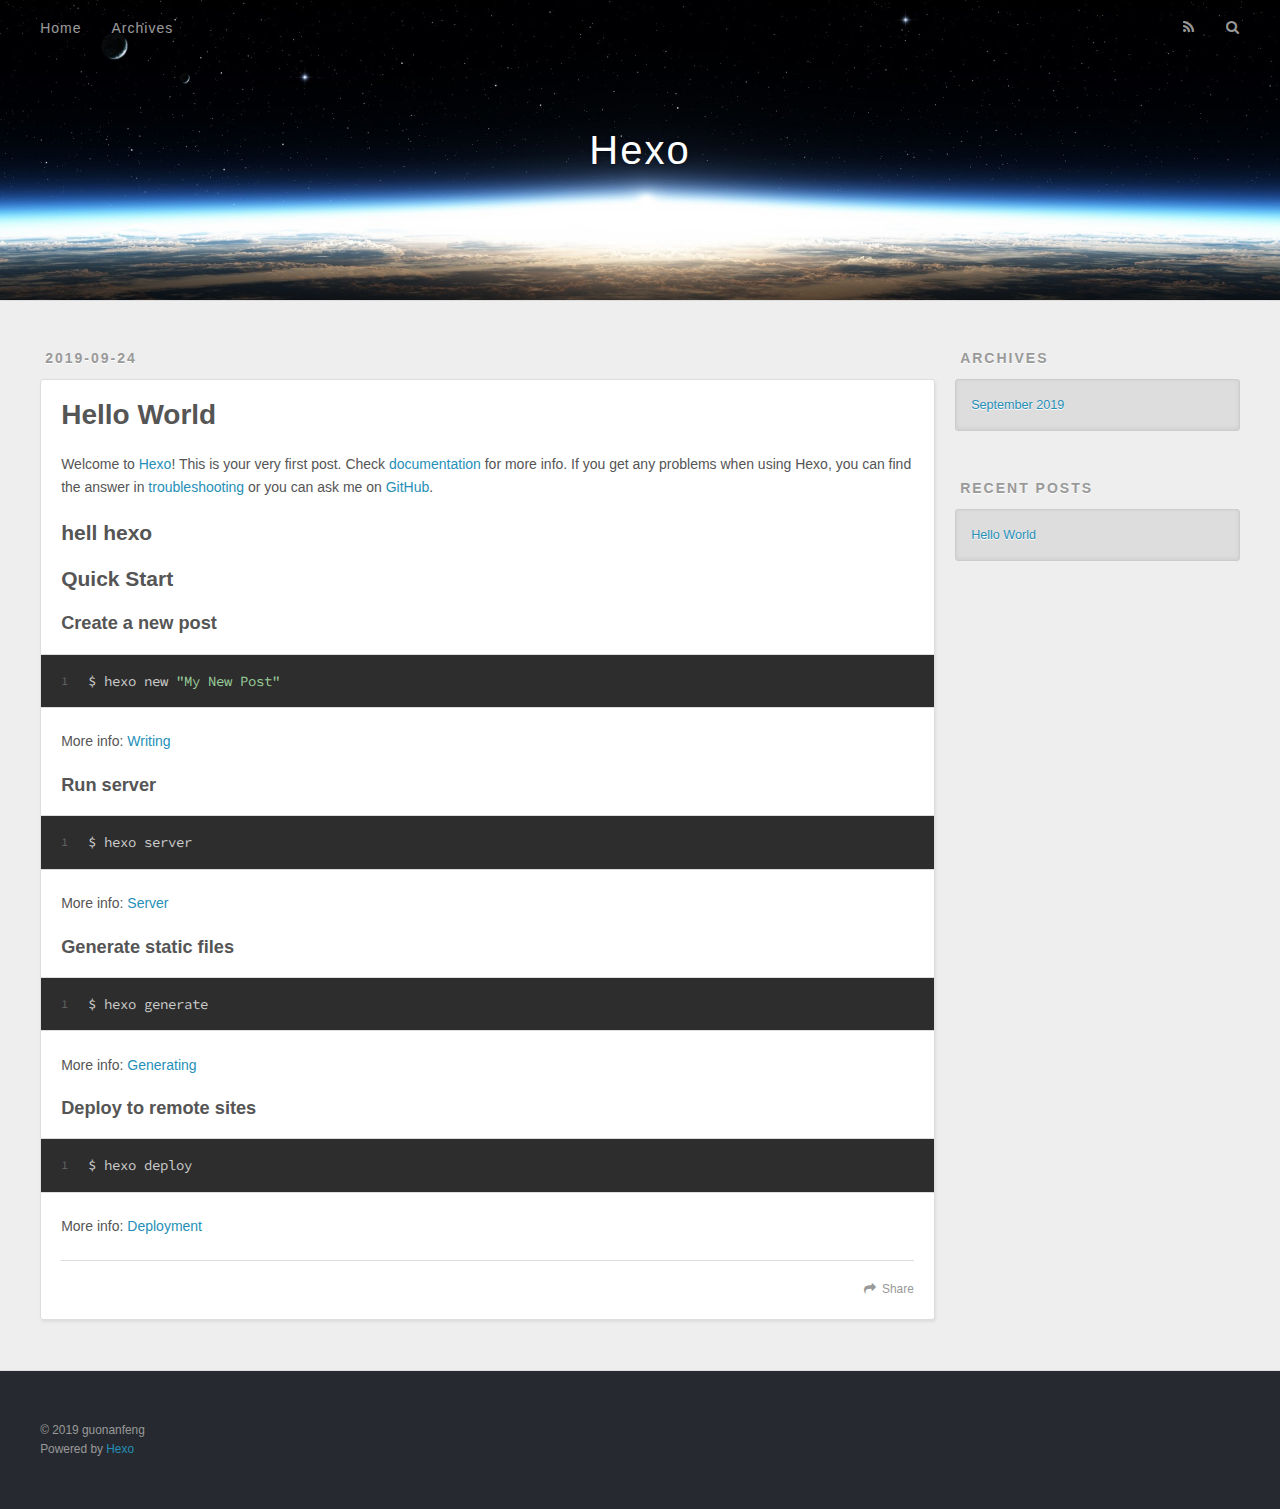
==== index.html @ 534aecd5 "Site updated: 2019-09-24 21:55:20" ====
<!DOCTYPE html>
<html>
<head><meta name="generator" content="Hexo 3.9.0">
  <meta charset="utf-8">
  

  
  <title>Hexo</title>
  <meta name="viewport" content="width=device-width, initial-scale=1, maximum-scale=1">
  <meta property="og:type" content="website">
<meta property="og:title" content="Hexo">
<meta property="og:url" content="https://guonanfeng.github.io/index.html">
<meta property="og:site_name" content="Hexo">
<meta property="og:locale" content="en">
<meta name="twitter:card" content="summary">
<meta name="twitter:title" content="Hexo">
  
    <link rel="alternate" href="/atom.xml" title="Hexo" type="application/atom+xml">
  
  
    <link rel="icon" href="/favicon.png">
  
  
    <link href="//fonts.googleapis.com/css?family=Source+Code+Pro" rel="stylesheet" type="text/css">
  
  <link rel="stylesheet" href="/css/style.css">
</head>
</html>
<body>
  <div id="container">
    <div id="wrap">
      <header id="header">
  <div id="banner"></div>
  <div id="header-outer" class="outer">
    <div id="header-title" class="inner">
      <h1 id="logo-wrap">
        <a href="/" id="logo">Hexo</a>
      </h1>
      
    </div>
    <div id="header-inner" class="inner">
      <nav id="main-nav">
        <a id="main-nav-toggle" class="nav-icon"></a>
        
          <a class="main-nav-link" href="/">Home</a>
        
          <a class="main-nav-link" href="/archives">Archives</a>
        
      </nav>
      <nav id="sub-nav">
        
          <a id="nav-rss-link" class="nav-icon" href="/atom.xml" title="RSS Feed"></a>
        
        <a id="nav-search-btn" class="nav-icon" title="Search"></a>
      </nav>
      <div id="search-form-wrap">
        <form action="//google.com/search" method="get" accept-charset="UTF-8" class="search-form"><input type="search" name="q" class="search-form-input" placeholder="Search"><button type="submit" class="search-form-submit">&#xF002;</button><input type="hidden" name="sitesearch" value="https://guonanfeng.github.io"></form>
      </div>
    </div>
  </div>
</header>
      <div class="outer">
        <section id="main">
  
    <article id="post-hello-world" class="article article-type-post" itemscope itemprop="blogPost">
  <div class="article-meta">
    <a href="/2019/09/24/hello-world/" class="article-date">
  <time datetime="2019-09-24T12:41:36.495Z" itemprop="datePublished">2019-09-24</time>
</a>
    
  </div>
  <div class="article-inner">
    
    
      <header class="article-header">
        
  
    <h1 itemprop="name">
      <a class="article-title" href="/2019/09/24/hello-world/">Hello World</a>
    </h1>
  

      </header>
    
    <div class="article-entry" itemprop="articleBody">
      
        <p>Welcome to <a href="https://hexo.io/" target="_blank" rel="noopener">Hexo</a>! This is your very first post. Check <a href="https://hexo.io/docs/" target="_blank" rel="noopener">documentation</a> for more info. If you get any problems when using Hexo, you can find the answer in <a href="https://hexo.io/docs/troubleshooting.html" target="_blank" rel="noopener">troubleshooting</a> or you can ask me on <a href="https://github.com/hexojs/hexo/issues" target="_blank" rel="noopener">GitHub</a>.</p>
<h2 id="hell-hexo"><a href="#hell-hexo" class="headerlink" title="hell hexo"></a>hell hexo</h2><h2 id="Quick-Start"><a href="#Quick-Start" class="headerlink" title="Quick Start"></a>Quick Start</h2><h3 id="Create-a-new-post"><a href="#Create-a-new-post" class="headerlink" title="Create a new post"></a>Create a new post</h3><figure class="highlight bash"><table><tr><td class="gutter"><pre><span class="line">1</span><br></pre></td><td class="code"><pre><span class="line">$ hexo new <span class="string">"My New Post"</span></span><br></pre></td></tr></table></figure>

<p>More info: <a href="https://hexo.io/docs/writing.html" target="_blank" rel="noopener">Writing</a></p>
<h3 id="Run-server"><a href="#Run-server" class="headerlink" title="Run server"></a>Run server</h3><figure class="highlight bash"><table><tr><td class="gutter"><pre><span class="line">1</span><br></pre></td><td class="code"><pre><span class="line">$ hexo server</span><br></pre></td></tr></table></figure>

<p>More info: <a href="https://hexo.io/docs/server.html" target="_blank" rel="noopener">Server</a></p>
<h3 id="Generate-static-files"><a href="#Generate-static-files" class="headerlink" title="Generate static files"></a>Generate static files</h3><figure class="highlight bash"><table><tr><td class="gutter"><pre><span class="line">1</span><br></pre></td><td class="code"><pre><span class="line">$ hexo generate</span><br></pre></td></tr></table></figure>

<p>More info: <a href="https://hexo.io/docs/generating.html" target="_blank" rel="noopener">Generating</a></p>
<h3 id="Deploy-to-remote-sites"><a href="#Deploy-to-remote-sites" class="headerlink" title="Deploy to remote sites"></a>Deploy to remote sites</h3><figure class="highlight bash"><table><tr><td class="gutter"><pre><span class="line">1</span><br></pre></td><td class="code"><pre><span class="line">$ hexo deploy</span><br></pre></td></tr></table></figure>

<p>More info: <a href="https://hexo.io/docs/deployment.html" target="_blank" rel="noopener">Deployment</a></p>

      
    </div>
    <footer class="article-footer">
      <a data-url="https://guonanfeng.github.io/2019/09/24/hello-world/" data-id="ck0xu3qm20000nst6cdr0j9o5" class="article-share-link">Share</a>
      
      
    </footer>
  </div>
  
</article>


  


</section>
        
          <aside id="sidebar">
  
    

  
    

  
    
  
    
  <div class="widget-wrap">
    <h3 class="widget-title">Archives</h3>
    <div class="widget">
      <ul class="archive-list"><li class="archive-list-item"><a class="archive-list-link" href="/archives/2019/09/">September 2019</a></li></ul>
    </div>
  </div>


  
    
  <div class="widget-wrap">
    <h3 class="widget-title">Recent Posts</h3>
    <div class="widget">
      <ul>
        
          <li>
            <a href="/2019/09/24/hello-world/">Hello World</a>
          </li>
        
      </ul>
    </div>
  </div>

  
</aside>
        
      </div>
      <footer id="footer">
  
  <div class="outer">
    <div id="footer-info" class="inner">
      &copy; 2019 guonanfeng<br>
      Powered by <a href="http://hexo.io/" target="_blank">Hexo</a>
    </div>
  </div>
</footer>
    </div>
    <nav id="mobile-nav">
  
    <a href="/" class="mobile-nav-link">Home</a>
  
    <a href="/archives" class="mobile-nav-link">Archives</a>
  
</nav>
    

<script src="//ajax.googleapis.com/ajax/libs/jquery/2.0.3/jquery.min.js"></script>


  <link rel="stylesheet" href="/fancybox/jquery.fancybox.css">
  <script src="/fancybox/jquery.fancybox.pack.js"></script>


<script src="/js/script.js"></script>



  </div>
</body>
</html>
---- css/style.css ----
body {
  width: 100%;
}
body:before,
body:after {
  content: "";
  display: table;
}
body:after {
  clear: both;
}
html,
body,
div,
span,
applet,
object,
iframe,
h1,
h2,
h3,
h4,
h5,
h6,
p,
blockquote,
pre,
a,
abbr,
acronym,
address,
big,
cite,
code,
del,
dfn,
em,
img,
ins,
kbd,
q,
s,
samp,
small,
strike,
strong,
sub,
sup,
tt,
var,
dl,
dt,
dd,
ol,
ul,
li,
fieldset,
form,
label,
legend,
table,
caption,
tbody,
tfoot,
thead,
tr,
th,
td {
  margin: 0;
  padding: 0;
  border: 0;
  outline: 0;
  font-weight: inherit;
  font-style: inherit;
  font-family: inherit;
  font-size: 100%;
  vertical-align: baseline;
}
body {
  line-height: 1;
  color: #000;
  background: #fff;
}
ol,
ul {
  list-style: none;
}
table {
  border-collapse: separate;
  border-spacing: 0;
  vertical-align: middle;
}
caption,
th,
td {
  text-align: left;
  font-weight: normal;
  vertical-align: middle;
}
a img {
  border: none;
}
input,
button {
  margin: 0;
  padding: 0;
}
input::-moz-focus-inner,
button::-moz-focus-inner {
  border: 0;
  padding: 0;
}
@font-face {
  font-family: FontAwesome;
  font-style: normal;
  font-weight: normal;
  src: url("fonts/fontawesome-webfont.eot?v=#4.0.3");
  src: url("fonts/fontawesome-webfont.eot?#iefix&v=#4.0.3") format("embedded-opentype"), url("fonts/fontawesome-webfont.woff?v=#4.0.3") format("woff"), url("fonts/fontawesome-webfont.ttf?v=#4.0.3") format("truetype"), url("fonts/fontawesome-webfont.svg#fontawesomeregular?v=#4.0.3") format("svg");
}
html,
body,
#container {
  height: 100%;
}
body {
  background: #eee;
  font: 14px -apple-system, BlinkMacSystemFont, "Segoe UI", "Roboto", "Oxygen", "Ubuntu", "Cantarell", "Fira Sans", "Droid Sans", "Helvetica Neue", sans-serif;
  -webkit-text-size-adjust: 100%;
}
.outer {
  max-width: 1220px;
  margin: 0 auto;
  padding: 0 20px;
}
.outer:before,
.outer:after {
  content: "";
  display: table;
}
.outer:after {
  clear: both;
}
.inner {
  display: inline;
  float: left;
  width: 98.33333333333333%;
  margin: 0 0.833333333333333%;
}
.left,
.alignleft {
  float: left;
}
.right,
.alignright {
  float: right;
}
.clear {
  clear: both;
}
#container {
  position: relative;
}
.mobile-nav-on {
  overflow: hidden;
}
#wrap {
  height: 100%;
  width: 100%;
  position: absolute;
  top: 0;
  left: 0;
  -webkit-transition: 0.2s ease-out;
  -moz-transition: 0.2s ease-out;
  -ms-transition: 0.2s ease-out;
  transition: 0.2s ease-out;
  z-index: 1;
  background: #eee;
}
.mobile-nav-on #wrap {
  left: 280px;
}
@media screen and (min-width: 768px) {
  #main {
    display: inline;
    float: left;
    width: 73.33333333333333%;
    margin: 0 0.833333333333333%;
  }
}
.article-date,
.article-category-link,
.archive-year,
.widget-title {
  text-decoration: none;
  text-transform: uppercase;
  letter-spacing: 2px;
  color: #999;
  margin-bottom: 1em;
  margin-left: 5px;
  line-height: 1em;
  text-shadow: 0 1px #fff;
  font-weight: bold;
}
.article-inner,
.archive-article-inner {
  background: #fff;
  -webkit-box-shadow: 1px 2px 3px #ddd;
  box-shadow: 1px 2px 3px #ddd;
  border: 1px solid #ddd;
  border-radius: 3px;
}
.article-entry h1,
.widget h1 {
  font-size: 2em;
}
.article-entry h2,
.widget h2 {
  font-size: 1.5em;
}
.article-entry h3,
.widget h3 {
  font-size: 1.3em;
}
.article-entry h4,
.widget h4 {
  font-size: 1.2em;
}
.article-entry h5,
.widget h5 {
  font-size: 1em;
}
.article-entry h6,
.widget h6 {
  font-size: 1em;
  color: #999;
}
.article-entry hr,
.widget hr {
  border: 1px dashed #ddd;
}
.article-entry strong,
.widget strong {
  font-weight: bold;
}
.article-entry em,
.widget em,
.article-entry cite,
.widget cite {
  font-style: italic;
}
.article-entry sup,
.widget sup,
.article-entry sub,
.widget sub {
  font-size: 0.75em;
  line-height: 0;
  position: relative;
  vertical-align: baseline;
}
.article-entry sup,
.widget sup {
  top: -0.5em;
}
.article-entry sub,
.widget sub {
  bottom: -0.2em;
}
.article-entry small,
.widget small {
  font-size: 0.85em;
}
.article-entry acronym,
.widget acronym,
.article-entry abbr,
.widget abbr {
  border-bottom: 1px dotted;
}
.article-entry ul,
.widget ul,
.article-entry ol,
.widget ol,
.article-entry dl,
.widget dl {
  margin: 0 20px;
  line-height: 1.6em;
}
.article-entry ul ul,
.widget ul ul,
.article-entry ol ul,
.widget ol ul,
.article-entry ul ol,
.widget ul ol,
.article-entry ol ol,
.widget ol ol {
  margin-top: 0;
  margin-bottom: 0;
}
.article-entry ul,
.widget ul {
  list-style: disc;
}
.article-entry ol,
.widget ol {
  list-style: decimal;
}
.article-entry dt,
.widget dt {
  font-weight: bold;
}
#header {
  height: 300px;
  position: relative;
  border-bottom: 1px solid #ddd;
}
#header:before,
#header:after {
  content: "";
  position: absolute;
  left: 0;
  right: 0;
  height: 40px;
}
#header:before {
  top: 0;
  background: -webkit-linear-gradient(rgba(0,0,0,0.2), transparent);
  background: -moz-linear-gradient(rgba(0,0,0,0.2), transparent);
  background: -ms-linear-gradient(rgba(0,0,0,0.2), transparent);
  background: linear-gradient(rgba(0,0,0,0.2), transparent);
}
#header:after {
  bottom: 0;
  background: -webkit-linear-gradient(transparent, rgba(0,0,0,0.2));
  background: -moz-linear-gradient(transparent, rgba(0,0,0,0.2));
  background: -ms-linear-gradient(transparent, rgba(0,0,0,0.2));
  background: linear-gradient(transparent, rgba(0,0,0,0.2));
}
#header-outer {
  height: 100%;
  position: relative;
}
#header-inner {
  position: relative;
  overflow: hidden;
}
#banner {
  position: absolute;
  top: 0;
  left: 0;
  width: 100%;
  height: 100%;
  background: url("images/banner.jpg") center #000;
  -webkit-background-size: cover;
  -moz-background-size: cover;
  background-size: cover;
  z-index: -1;
}
#header-title {
  text-align: center;
  height: 40px;
  position: absolute;
  top: 50%;
  left: 0;
  margin-top: -20px;
}
#logo,
#subtitle {
  text-decoration: none;
  color: #fff;
  font-weight: 300;
  text-shadow: 0 1px 4px rgba(0,0,0,0.3);
}
#logo {
  font-size: 40px;
  line-height: 40px;
  letter-spacing: 2px;
}
#subtitle {
  font-size: 16px;
  line-height: 16px;
  letter-spacing: 1px;
}
#subtitle-wrap {
  margin-top: 16px;
}
#main-nav {
  float: left;
  margin-left: -15px;
}
.nav-icon,
.main-nav-link {
  float: left;
  color: #fff;
  opacity: 0.6;
  text-decoration: none;
  text-shadow: 0 1px rgba(0,0,0,0.2);
  -webkit-transition: opacity 0.2s;
  -moz-transition: opacity 0.2s;
  -ms-transition: opacity 0.2s;
  transition: opacity 0.2s;
  display: block;
  padding: 20px 15px;
}
.nav-icon:hover,
.main-nav-link:hover {
  opacity: 1;
}
.nav-icon {
  font-family: FontAwesome;
  text-align: center;
  font-size: 14px;
  width: 14px;
  height: 14px;
  padding: 20px 15px;
  position: relative;
  cursor: pointer;
}
.main-nav-link {
  font-weight: 300;
  letter-spacing: 1px;
}
@media screen and (max-width: 479px) {
  .main-nav-link {
    display: none;
  }
}
#main-nav-toggle {
  display: none;
}
#main-nav-toggle:before {
  content: "\f0c9";
}
@media screen and (max-width: 479px) {
  #main-nav-toggle {
    display: block;
  }
}
#sub-nav {
  float: right;
  margin-right: -15px;
}
#nav-rss-link:before {
  content: "\f09e";
}
#nav-search-btn:before {
  content: "\f002";
}
#search-form-wrap {
  position: absolute;
  top: 15px;
  width: 150px;
  height: 30px;
  right: -150px;
  opacity: 0;
  -webkit-transition: 0.2s ease-out;
  -moz-transition: 0.2s ease-out;
  -ms-transition: 0.2s ease-out;
  transition: 0.2s ease-out;
}
#search-form-wrap.on {
  opacity: 1;
  right: 0;
}
@media screen and (max-width: 479px) {
  #search-form-wrap {
    width: 100%;
    right: -100%;
  }
}
.search-form {
  position: absolute;
  top: 0;
  left: 0;
  right: 0;
  background: #fff;
  padding: 5px 15px;
  border-radius: 15px;
  -webkit-box-shadow: 0 0 10px rgba(0,0,0,0.3);
  box-shadow: 0 0 10px rgba(0,0,0,0.3);
}
.search-form-input {
  border: none;
  background: none;
  color: #555;
  width: 100%;
  font: 13px -apple-system, BlinkMacSystemFont, "Segoe UI", "Roboto", "Oxygen", "Ubuntu", "Cantarell", "Fira Sans", "Droid Sans", "Helvetica Neue", sans-serif;
  outline: none;
}
.search-form-input::-webkit-search-results-decoration,
.search-form-input::-webkit-search-cancel-button {
  -webkit-appearance: none;
}
.search-form-submit {
  position: absolute;
  top: 50%;
  right: 10px;
  margin-top: -7px;
  font: 13px FontAwesome;
  border: none;
  background: none;
  color: #bbb;
  cursor: pointer;
}
.search-form-submit:hover,
.search-form-submit:focus {
  color: #777;
}
.article {
  margin: 50px 0;
}
.article-inner {
  overflow: hidden;
}
.article-meta:before,
.article-meta:after {
  content: "";
  display: table;
}
.article-meta:after {
  clear: both;
}
.article-date {
  float: left;
}
.article-category {
  float: left;
  line-height: 1em;
  color: #ccc;
  text-shadow: 0 1px #fff;
  margin-left: 8px;
}
.article-category:before {
  content: "\2022";
}
.article-category-link {
  margin: 0 12px 1em;
}
.article-header {
  padding: 20px 20px 0;
}
.article-title {
  text-decoration: none;
  font-size: 2em;
  font-weight: bold;
  color: #555;
  line-height: 1.1em;
  -webkit-transition: color 0.2s;
  -moz-transition: color 0.2s;
  -ms-transition: color 0.2s;
  transition: color 0.2s;
}
a.article-title:hover {
  color: #258fb8;
}
.article-entry {
  color: #555;
  padding: 0 20px;
}
.article-entry:before,
.article-entry:after {
  content: "";
  display: table;
}
.article-entry:after {
  clear: both;
}
.article-entry p,
.article-entry table {
  line-height: 1.6em;
  margin: 1.6em 0;
}
.article-entry h1,
.article-entry h2,
.article-entry h3,
.article-entry h4,
.article-entry h5,
.article-entry h6 {
  font-weight: bold;
}
.article-entry h1,
.article-entry h2,
.article-entry h3,
.article-entry h4,
.article-entry h5,
.article-entry h6 {
  line-height: 1.1em;
  margin: 1.1em 0;
}
.article-entry a {
  color: #258fb8;
  text-decoration: none;
}
.article-entry a:hover {
  text-decoration: underline;
}
.article-entry ul,
.article-entry ol,
.article-entry dl {
  margin-top: 1.6em;
  margin-bottom: 1.6em;
}
.article-entry img,
.article-entry video {
  max-width: 100%;
  height: auto;
  display: block;
  margin: auto;
}
.article-entry iframe {
  border: none;
}
.article-entry table {
  width: 100%;
  border-collapse: collapse;
  border-spacing: 0;
}
.article-entry th {
  font-weight: bold;
  border-bottom: 3px solid #ddd;
  padding-bottom: 0.5em;
}
.article-entry td {
  border-bottom: 1px solid #ddd;
  padding: 10px 0;
}
.article-entry blockquote {
  font-family: Georgia, "Times New Roman", serif;
  font-size: 1.4em;
  margin: 1.6em 20px;
  text-align: center;
}
.article-entry blockquote footer {
  font-size: 14px;
  margin: 1.6em 0;
  font-family: -apple-system, BlinkMacSystemFont, "Segoe UI", "Roboto", "Oxygen", "Ubuntu", "Cantarell", "Fira Sans", "Droid Sans", "Helvetica Neue", sans-serif;
}
.article-entry blockquote footer cite:before {
  content: "—";
  padding: 0 0.5em;
}
.article-entry .pullquote {
  text-align: left;
  width: 45%;
  margin: 0;
}
.article-entry .pullquote.left {
  margin-left: 0.5em;
  margin-right: 1em;
}
.article-entry .pullquote.right {
  margin-right: 0.5em;
  margin-left: 1em;
}
.article-entry .caption {
  color: #999;
  display: block;
  font-size: 0.9em;
  margin-top: 0.5em;
  position: relative;
  text-align: center;
}
.article-entry .video-container {
  position: relative;
  padding-top: 56.25%;
  height: 0;
  overflow: hidden;
}
.article-entry .video-container iframe,
.article-entry .video-container object,
.article-entry .video-container embed {
  position: absolute;
  top: 0;
  left: 0;
  width: 100%;
  height: 100%;
  margin-top: 0;
}
.article-more-link a {
  display: inline-block;
  line-height: 1em;
  padding: 6px 15px;
  border-radius: 15px;
  background: #eee;
  color: #999;
  text-shadow: 0 1px #fff;
  text-decoration: none;
}
.article-more-link a:hover {
  background: #258fb8;
  color: #fff;
  text-decoration: none;
  text-shadow: 0 1px #1e7293;
}
.article-footer {
  font-size: 0.85em;
  line-height: 1.6em;
  border-top: 1px solid #ddd;
  padding-top: 1.6em;
  margin: 0 20px 20px;
}
.article-footer:before,
.article-footer:after {
  content: "";
  display: table;
}
.article-footer:after {
  clear: both;
}
.article-footer a {
  color: #999;
  text-decoration: none;
}
.article-footer a:hover {
  color: #555;
}
.article-tag-list-item {
  float: left;
  margin-right: 10px;
}
.article-tag-list-link:before {
  content: "#";
}
.article-comment-link {
  float: right;
}
.article-comment-link:before {
  content: "\f075";
  font-family: FontAwesome;
  padding-right: 8px;
}
.article-share-link {
  cursor: pointer;
  float: right;
  margin-left: 20px;
}
.article-share-link:before {
  content: "\f064";
  font-family: FontAwesome;
  padding-right: 6px;
}
#article-nav {
  position: relative;
}
#article-nav:before,
#article-nav:after {
  content: "";
  display: table;
}
#article-nav:after {
  clear: both;
}
@media screen and (min-width: 768px) {
  #article-nav {
    margin: 50px 0;
  }
  #article-nav:before {
    width: 8px;
    height: 8px;
    position: absolute;
    top: 50%;
    left: 50%;
    margin-top: -4px;
    margin-left: -4px;
    content: "";
    border-radius: 50%;
    background: #ddd;
    -webkit-box-shadow: 0 1px 2px #fff;
    box-shadow: 0 1px 2px #fff;
  }
}
.article-nav-link-wrap {
  text-decoration: none;
  text-shadow: 0 1px #fff;
  color: #999;
  -webkit-box-sizing: border-box;
  -moz-box-sizing: border-box;
  box-sizing: border-box;
  margin-top: 50px;
  text-align: center;
  display: block;
}
.article-nav-link-wrap:hover {
  color: #555;
}
@media screen and (min-width: 768px) {
  .article-nav-link-wrap {
    width: 50%;
    margin-top: 0;
  }
}
@media screen and (min-width: 768px) {
  #article-nav-newer {
    float: left;
    text-align: right;
    padding-right: 20px;
  }
}
@media screen and (min-width: 768px) {
  #article-nav-older {
    float: right;
    text-align: left;
    padding-left: 20px;
  }
}
.article-nav-caption {
  text-transform: uppercase;
  letter-spacing: 2px;
  color: #ddd;
  line-height: 1em;
  font-weight: bold;
}
#article-nav-newer .article-nav-caption {
  margin-right: -2px;
}
.article-nav-title {
  font-size: 0.85em;
  line-height: 1.6em;
  margin-top: 0.5em;
}
.article-share-box {
  position: absolute;
  display: none;
  background: #fff;
  -webkit-box-shadow: 1px 2px 10px rgba(0,0,0,0.2);
  box-shadow: 1px 2px 10px rgba(0,0,0,0.2);
  border-radius: 3px;
  margin-left: -145px;
  overflow: hidden;
  z-index: 1;
}
.article-share-box.on {
  display: block;
}
.article-share-input {
  width: 100%;
  background: none;
  -webkit-box-sizing: border-box;
  -moz-box-sizing: border-box;
  box-sizing: border-box;
  font: 14px -apple-system, BlinkMacSystemFont, "Segoe UI", "Roboto", "Oxygen", "Ubuntu", "Cantarell", "Fira Sans", "Droid Sans", "Helvetica Neue", sans-serif;
  padding: 0 15px;
  color: #555;
  outline: none;
  border: 1px solid #ddd;
  border-radius: 3px 3px 0 0;
  height: 36px;
  line-height: 36px;
}
.article-share-links {
  background: #eee;
}
.article-share-links:before,
.article-share-links:after {
  content: "";
  display: table;
}
.article-share-links:after {
  clear: both;
}
.article-share-twitter,
.article-share-facebook,
.article-share-pinterest,
.article-share-google {
  width: 50px;
  height: 36px;
  display: block;
  float: left;
  position: relative;
  color: #999;
  text-shadow: 0 1px #fff;
}
.article-share-twitter:before,
.article-share-facebook:before,
.article-share-pinterest:before,
.article-share-google:before {
  font-size: 20px;
  font-family: FontAwesome;
  width: 20px;
  height: 20px;
  position: absolute;
  top: 50%;
  left: 50%;
  margin-top: -10px;
  margin-left: -10px;
  text-align: center;
}
.article-share-twitter:hover,
.article-share-facebook:hover,
.article-share-pinterest:hover,
.article-share-google:hover {
  color: #fff;
}
.article-share-twitter:before {
  content: "\f099";
}
.article-share-twitter:hover {
  background: #00aced;
  text-shadow: 0 1px #008abe;
}
.article-share-facebook:before {
  content: "\f09a";
}
.article-share-facebook:hover {
  background: #3b5998;
  text-shadow: 0 1px #2f477a;
}
.article-share-pinterest:before {
  content: "\f0d2";
}
.article-share-pinterest:hover {
  background: #cb2027;
  text-shadow: 0 1px #a21a1f;
}
.article-share-google:before {
  content: "\f0d5";
}
.article-share-google:hover {
  background: #dd4b39;
  text-shadow: 0 1px #be3221;
}
.article-gallery {
  background: #000;
  position: relative;
}
.article-gallery-photos {
  position: relative;
  overflow: hidden;
}
.article-gallery-img {
  display: none;
  max-width: 100%;
}
.article-gallery-img:first-child {
  display: block;
}
.article-gallery-img.loaded {
  position: absolute;
  display: block;
}
.article-gallery-img img {
  display: block;
  max-width: 100%;
  margin: 0 auto;
}
#comments {
  background: #fff;
  -webkit-box-shadow: 1px 2px 3px #ddd;
  box-shadow: 1px 2px 3px #ddd;
  padding: 20px;
  border: 1px solid #ddd;
  border-radius: 3px;
  margin: 50px 0;
}
#comments a {
  color: #258fb8;
}
.archives-wrap {
  margin: 50px 0;
}
.archives:before,
.archives:after {
  content: "";
  display: table;
}
.archives:after {
  clear: both;
}
.archive-year-wrap {
  margin-bottom: 1em;
}
.archives {
  -webkit-column-gap: 10px;
  -moz-column-gap: 10px;
  column-gap: 10px;
}
@media screen and (min-width: 480px) and (max-width: 767px) {
  .archives {
    -webkit-column-count: 2;
    -moz-column-count: 2;
    column-count: 2;
  }
}
@media screen and (min-width: 768px) {
  .archives {
    -webkit-column-count: 3;
    -moz-column-count: 3;
    column-count: 3;
  }
}
.archive-article {
  -webkit-column-break-inside: avoid;
  page-break-inside: avoid;
  overflow: hidden;
  break-inside: avoid-column;
}
.archive-article-inner {
  padding: 10px;
  margin-bottom: 15px;
}
.archive-article-title {
  text-decoration: none;
  font-weight: bold;
  color: #555;
  -webkit-transition: color 0.2s;
  -moz-transition: color 0.2s;
  -ms-transition: color 0.2s;
  transition: color 0.2s;
  line-height: 1.6em;
}
.archive-article-title:hover {
  color: #258fb8;
}
.archive-article-footer {
  margin-top: 1em;
}
.archive-article-date {
  color: #999;
  text-decoration: none;
  font-size: 0.85em;
  line-height: 1em;
  margin-bottom: 0.5em;
  display: block;
}
#page-nav {
  margin: 50px auto;
  background: #fff;
  -webkit-box-shadow: 1px 2px 3px #ddd;
  box-shadow: 1px 2px 3px #ddd;
  border: 1px solid #ddd;
  border-radius: 3px;
  text-align: center;
  color: #999;
  overflow: hidden;
}
#page-nav:before,
#page-nav:after {
  content: "";
  display: table;
}
#page-nav:after {
  clear: both;
}
#page-nav a,
#page-nav span {
  padding: 10px 20px;
  line-height: 1;
  height: 2ex;
}
#page-nav a {
  color: #999;
  text-decoration: none;
}
#page-nav a:hover {
  background: #999;
  color: #fff;
}
#page-nav .prev {
  float: left;
}
#page-nav .next {
  float: right;
}
#page-nav .page-number {
  display: inline-block;
}
@media screen and (max-width: 479px) {
  #page-nav .page-number {
    display: none;
  }
}
#page-nav .current {
  color: #555;
  font-weight: bold;
}
#page-nav .space {
  color: #ddd;
}
#footer {
  background: #262a30;
  padding: 50px 0;
  border-top: 1px solid #ddd;
  color: #999;
}
#footer a {
  color: #258fb8;
  text-decoration: none;
}
#footer a:hover {
  text-decoration: underline;
}
#footer-info {
  line-height: 1.6em;
  font-size: 0.85em;
}
.article-entry pre,
.article-entry .highlight {
  background: #2d2d2d;
  margin: 0 -20px;
  padding: 15px 20px;
  border-style: solid;
  border-color: #ddd;
  border-width: 1px 0;
  overflow: auto;
  color: #ccc;
  line-height: 22.400000000000002px;
}
.article-entry .highlight .gutter pre,
.article-entry .gist .gist-file .gist-data .line-numbers {
  color: #666;
  font-size: 0.85em;
}
.article-entry pre,
.article-entry code {
  font-family: "Source Code Pro", Consolas, Monaco, Menlo, Consolas, monospace;
}
.article-entry code {
  background: #eee;
  text-shadow: 0 1px #fff;
  padding: 0 0.3em;
}
.article-entry pre code {
  background: none;
  text-shadow: none;
  padding: 0;
}
.article-entry .highlight pre {
  border: none;
  margin: 0;
  padding: 0;
}
.article-entry .highlight table {
  margin: 0;
  width: auto;
}
.article-entry .highlight td {
  border: none;
  padding: 0;
}
.article-entry .highlight figcaption {
  font-size: 0.85em;
  color: #999;
  line-height: 1em;
  margin-bottom: 1em;
}
.article-entry .highlight figcaption:before,
.article-entry .highlight figcaption:after {
  content: "";
  display: table;
}
.article-entry .highlight figcaption:after {
  clear: both;
}
.article-entry .highlight figcaption a {
  float: right;
}
.article-entry .highlight .gutter pre {
  text-align: right;
  padding-right: 20px;
}
.article-entry .highlight .line {
  height: 22.400000000000002px;
}
.article-entry .highlight .line.marked {
  background: #515151;
}
.article-entry .gist {
  margin: 0 -20px;
  border-style: solid;
  border-color: #ddd;
  border-width: 1px 0;
  background: #2d2d2d;
  padding: 15px 20px 15px 0;
}
.article-entry .gist .gist-file {
  border: none;
  font-family: "Source Code Pro", Consolas, Monaco, Menlo, Consolas, monospace;
  margin: 0;
}
.article-entry .gist .gist-file .gist-data {
  background: none;
  border: none;
}
.article-entry .gist .gist-file .gist-data .line-numbers {
  background: none;
  border: none;
  padding: 0 20px 0 0;
}
.article-entry .gist .gist-file .gist-data .line-data {
  padding: 0 !important;
}
.article-entry .gist .gist-file .highlight {
  margin: 0;
  padding: 0;
  border: none;
}
.article-entry .gist .gist-file .gist-meta {
  background: #2d2d2d;
  color: #999;
  font: 0.85em -apple-system, BlinkMacSystemFont, "Segoe UI", "Roboto", "Oxygen", "Ubuntu", "Cantarell", "Fira Sans", "Droid Sans", "Helvetica Neue", sans-serif;
  text-shadow: 0 0;
  padding: 0;
  margin-top: 1em;
  margin-left: 20px;
}
.article-entry .gist .gist-file .gist-meta a {
  color: #258fb8;
  font-weight: normal;
}
.article-entry .gist .gist-file .gist-meta a:hover {
  text-decoration: underline;
}
pre .comment,
pre .title {
  color: #999;
}
pre .variable,
pre .attribute,
pre .tag,
pre .regexp,
pre .ruby .constant,
pre .xml .tag .title,
pre .xml .pi,
pre .xml .doctype,
pre .html .doctype,
pre .css .id,
pre .css .class,
pre .css .pseudo {
  color: #f2777a;
}
pre .number,
pre .preprocessor,
pre .built_in,
pre .literal,
pre .params,
pre .constant {
  color: #f99157;
}
pre .class,
pre .ruby .class .title,
pre .css .rules .attribute {
  color: #9c9;
}
pre .string,
pre .value,
pre .inheritance,
pre .header,
pre .ruby .symbol,
pre .xml .cdata {
  color: #9c9;
}
pre .css .hexcolor {
  color: #6cc;
}
pre .function,
pre .python .decorator,
pre .python .title,
pre .ruby .function .title,
pre .ruby .title .keyword,
pre .perl .sub,
pre .javascript .title,
pre .coffeescript .title {
  color: #69c;
}
pre .keyword,
pre .javascript .function {
  color: #c9c;
}
@media screen and (max-width: 479px) {
  #mobile-nav {
    position: absolute;
    top: 0;
    left: 0;
    width: 280px;
    height: 100%;
    background: #191919;
    border-right: 1px solid #fff;
  }
}
@media screen and (max-width: 479px) {
  .mobile-nav-link {
    display: block;
    color: #999;
    text-decoration: none;
    padding: 15px 20px;
    font-weight: bold;
  }
  .mobile-nav-link:hover {
    color: #fff;
  }
}
@media screen and (min-width: 768px) {
  #sidebar {
    display: inline;
    float: left;
    width: 23.333333333333332%;
    margin: 0 0.833333333333333%;
  }
}
.widget-wrap {
  margin: 50px 0;
}
.widget {
  color: #777;
  text-shadow: 0 1px #fff;
  background: #ddd;
  -webkit-box-shadow: 0 -1px 4px #ccc inset;
  box-shadow: 0 -1px 4px #ccc inset;
  border: 1px solid #ccc;
  padding: 15px;
  border-radius: 3px;
}
.widget a {
  color: #258fb8;
  text-decoration: none;
}
.widget a:hover {
  text-decoration: underline;
}
.widget ul ul,
.widget ol ul,
.widget dl ul,
.widget ul ol,
.widget ol ol,
.widget dl ol,
.widget ul dl,
.widget ol dl,
.widget dl dl {
  margin-left: 15px;
  list-style: disc;
}
.widget {
  line-height: 1.6em;
  word-wrap: break-word;
  font-size: 0.9em;
}
.widget ul,
.widget ol {
  list-style: none;
  margin: 0;
}
.widget ul ul,
.widget ol ul,
.widget ul ol,
.widget ol ol {
  margin: 0 20px;
}
.widget ul ul,
.widget ol ul {
  list-style: disc;
}
.widget ul ol,
.widget ol ol {
  list-style: decimal;
}
.category-list-count,
.tag-list-count,
.archive-list-count {
  padding-left: 5px;
  color: #999;
  font-size: 0.85em;
}
.category-list-count:before,
.tag-list-count:before,
.archive-list-count:before {
  content: "(";
}
.category-list-count:after,
.tag-list-count:after,
.archive-list-count:after {
  content: ")";
}
.tagcloud a {
  margin-right: 5px;
  display: inline-block;
}
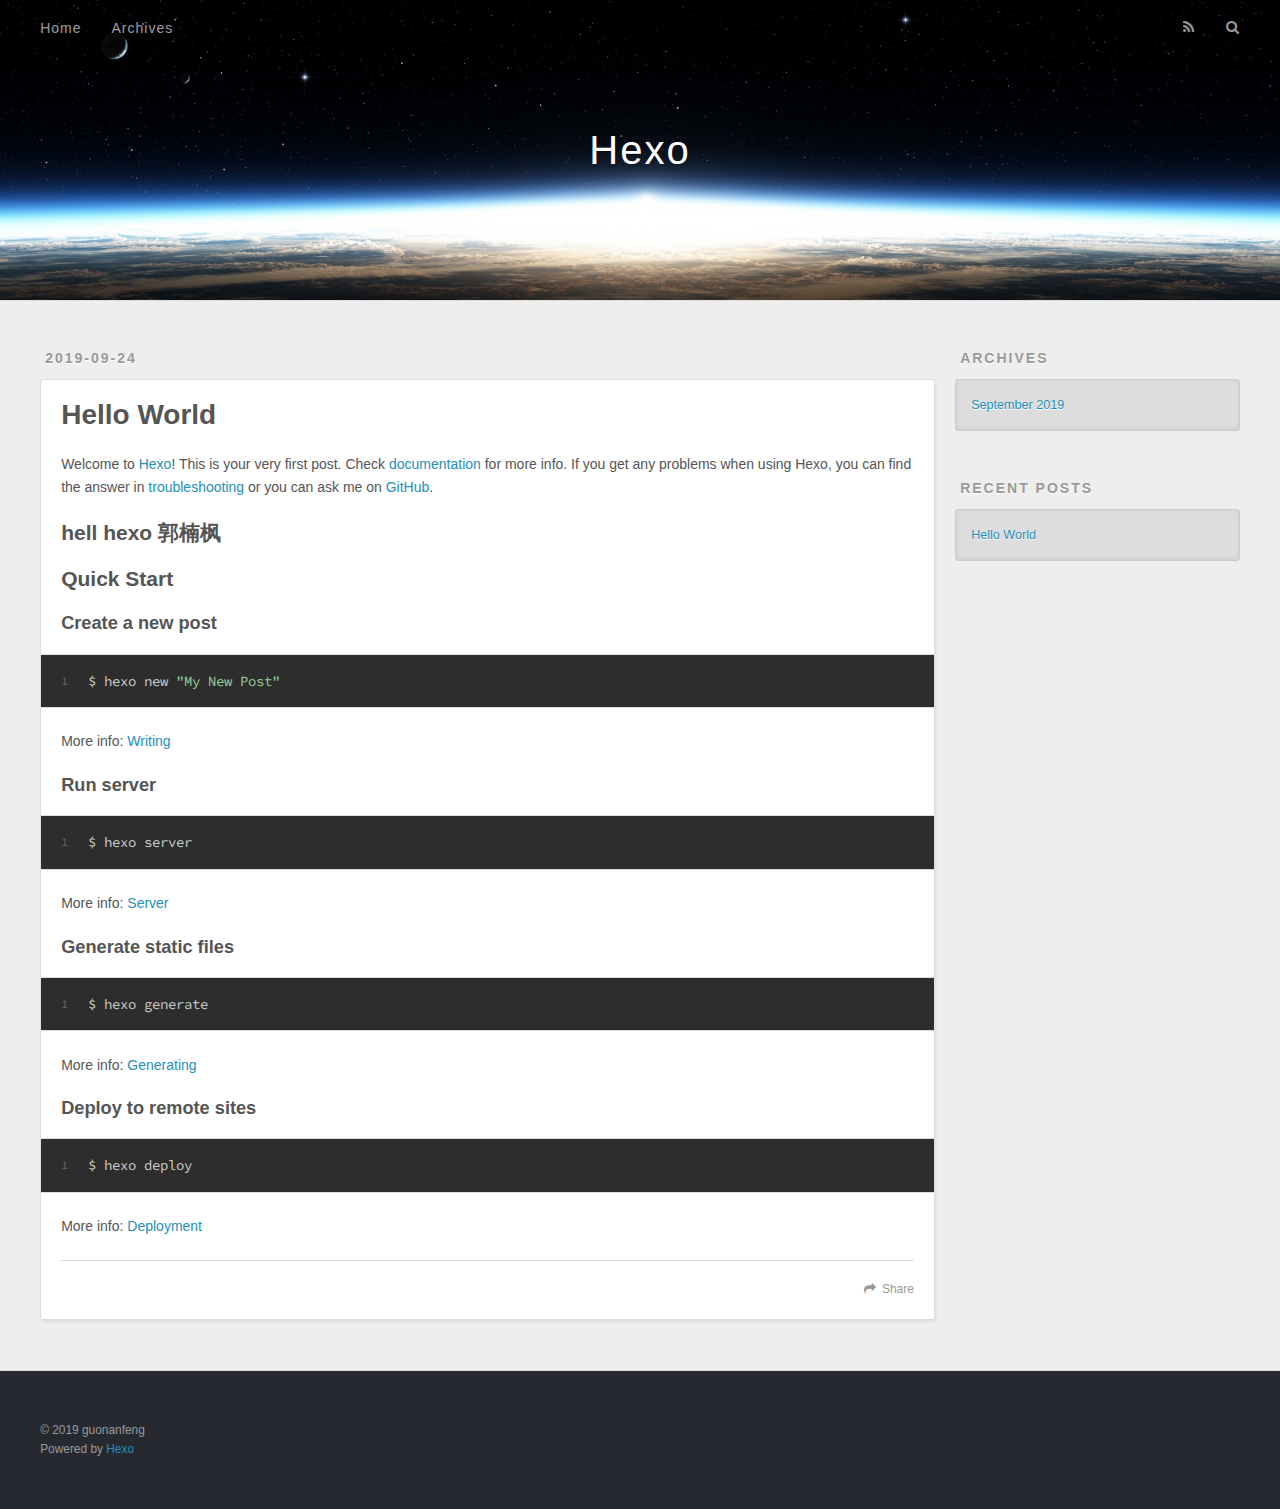
==== commit 640ebfc0: "Site updated: 2019-09-26 15:29:57" ====
--- a/index.html
+++ b/index.html
@@ -85,7 +85,7 @@
     <div class="article-entry" itemprop="articleBody">
       
         <p>Welcome to <a href="https://hexo.io/" target="_blank" rel="noopener">Hexo</a>! This is your very first post. Check <a href="https://hexo.io/docs/" target="_blank" rel="noopener">documentation</a> for more info. If you get any problems when using Hexo, you can find the answer in <a href="https://hexo.io/docs/troubleshooting.html" target="_blank" rel="noopener">troubleshooting</a> or you can ask me on <a href="https://github.com/hexojs/hexo/issues" target="_blank" rel="noopener">GitHub</a>.</p>
-<h2 id="hell-hexo"><a href="#hell-hexo" class="headerlink" title="hell hexo"></a>hell hexo</h2><h2 id="Quick-Start"><a href="#Quick-Start" class="headerlink" title="Quick Start"></a>Quick Start</h2><h3 id="Create-a-new-post"><a href="#Create-a-new-post" class="headerlink" title="Create a new post"></a>Create a new post</h3><figure class="highlight bash"><table><tr><td class="gutter"><pre><span class="line">1</span><br></pre></td><td class="code"><pre><span class="line">$ hexo new <span class="string">"My New Post"</span></span><br></pre></td></tr></table></figure>
+<h2 id="hell-hexo-郭楠枫"><a href="#hell-hexo-郭楠枫" class="headerlink" title="hell hexo 郭楠枫"></a>hell hexo 郭楠枫</h2><h2 id="Quick-Start"><a href="#Quick-Start" class="headerlink" title="Quick Start"></a>Quick Start</h2><h3 id="Create-a-new-post"><a href="#Create-a-new-post" class="headerlink" title="Create a new post"></a>Create a new post</h3><figure class="highlight bash"><table><tr><td class="gutter"><pre><span class="line">1</span><br></pre></td><td class="code"><pre><span class="line">$ hexo new <span class="string">"My New Post"</span></span><br></pre></td></tr></table></figure>
 
 <p>More info: <a href="https://hexo.io/docs/writing.html" target="_blank" rel="noopener">Writing</a></p>
 <h3 id="Run-server"><a href="#Run-server" class="headerlink" title="Run server"></a>Run server</h3><figure class="highlight bash"><table><tr><td class="gutter"><pre><span class="line">1</span><br></pre></td><td class="code"><pre><span class="line">$ hexo server</span><br></pre></td></tr></table></figure>
@@ -101,7 +101,7 @@
       
     </div>
     <footer class="article-footer">
-      <a data-url="https://guonanfeng.github.io/2019/09/24/hello-world/" data-id="ck0xu3qm20000nst6cdr0j9o5" class="article-share-link">Share</a>
+      <a data-url="https://guonanfeng.github.io/2019/09/24/hello-world/" data-id="ck10dn5it0000ost6gbqck76r" class="article-share-link">Share</a>
       
       
     </footer>
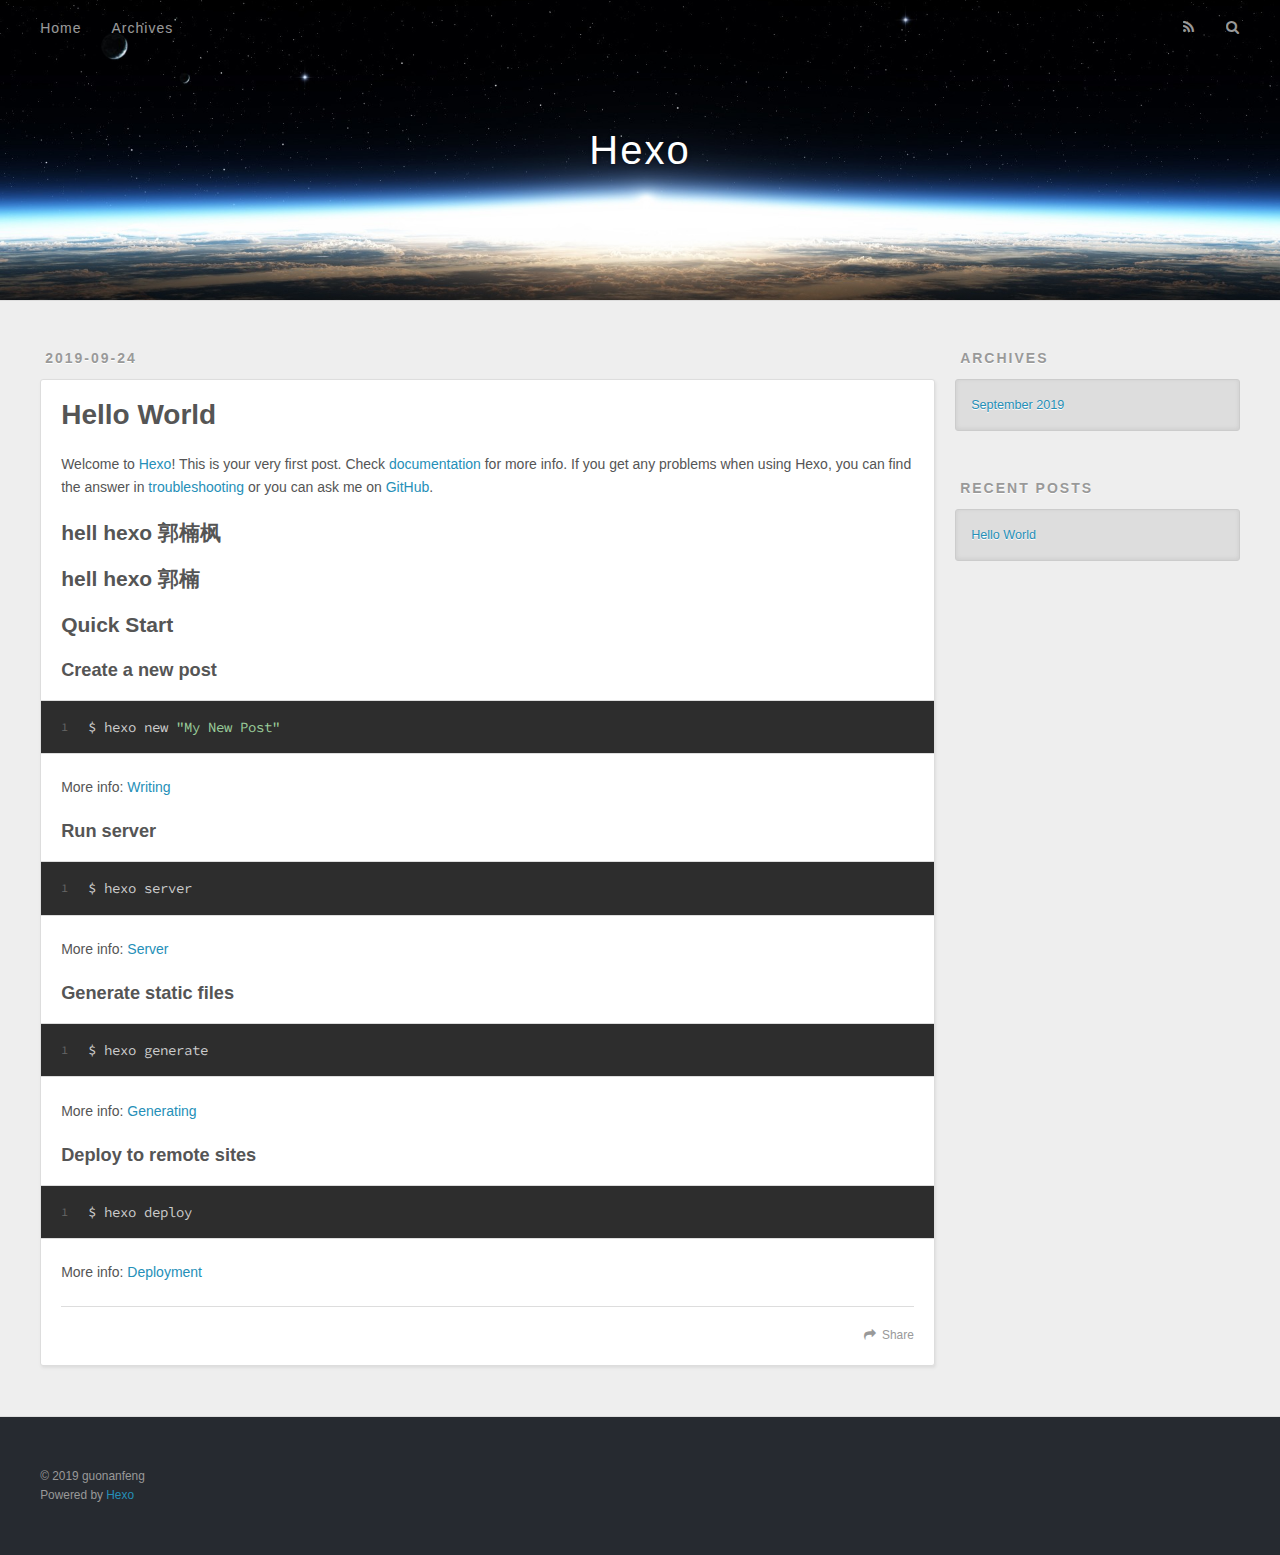
==== commit 01269a3e: "Site updated: 2019-09-26 15:32:45" ====
--- a/index.html
+++ b/index.html
@@ -85,7 +85,7 @@
     <div class="article-entry" itemprop="articleBody">
       
         <p>Welcome to <a href="https://hexo.io/" target="_blank" rel="noopener">Hexo</a>! This is your very first post. Check <a href="https://hexo.io/docs/" target="_blank" rel="noopener">documentation</a> for more info. If you get any problems when using Hexo, you can find the answer in <a href="https://hexo.io/docs/troubleshooting.html" target="_blank" rel="noopener">troubleshooting</a> or you can ask me on <a href="https://github.com/hexojs/hexo/issues" target="_blank" rel="noopener">GitHub</a>.</p>
-<h2 id="hell-hexo-郭楠枫"><a href="#hell-hexo-郭楠枫" class="headerlink" title="hell hexo 郭楠枫"></a>hell hexo 郭楠枫</h2><h2 id="Quick-Start"><a href="#Quick-Start" class="headerlink" title="Quick Start"></a>Quick Start</h2><h3 id="Create-a-new-post"><a href="#Create-a-new-post" class="headerlink" title="Create a new post"></a>Create a new post</h3><figure class="highlight bash"><table><tr><td class="gutter"><pre><span class="line">1</span><br></pre></td><td class="code"><pre><span class="line">$ hexo new <span class="string">"My New Post"</span></span><br></pre></td></tr></table></figure>
+<h2 id="hell-hexo-郭楠枫"><a href="#hell-hexo-郭楠枫" class="headerlink" title="hell hexo 郭楠枫"></a>hell hexo 郭楠枫</h2><h2 id="hell-hexo-郭楠"><a href="#hell-hexo-郭楠" class="headerlink" title="hell hexo 郭楠"></a>hell hexo 郭楠</h2><h2 id="Quick-Start"><a href="#Quick-Start" class="headerlink" title="Quick Start"></a>Quick Start</h2><h3 id="Create-a-new-post"><a href="#Create-a-new-post" class="headerlink" title="Create a new post"></a>Create a new post</h3><figure class="highlight bash"><table><tr><td class="gutter"><pre><span class="line">1</span><br></pre></td><td class="code"><pre><span class="line">$ hexo new <span class="string">"My New Post"</span></span><br></pre></td></tr></table></figure>
 
 <p>More info: <a href="https://hexo.io/docs/writing.html" target="_blank" rel="noopener">Writing</a></p>
 <h3 id="Run-server"><a href="#Run-server" class="headerlink" title="Run server"></a>Run server</h3><figure class="highlight bash"><table><tr><td class="gutter"><pre><span class="line">1</span><br></pre></td><td class="code"><pre><span class="line">$ hexo server</span><br></pre></td></tr></table></figure>
@@ -101,7 +101,7 @@
       
     </div>
     <footer class="article-footer">
-      <a data-url="https://guonanfeng.github.io/2019/09/24/hello-world/" data-id="ck10dn5it0000ost6gbqck76r" class="article-share-link">Share</a>
+      <a data-url="https://guonanfeng.github.io/2019/09/24/hello-world/" data-id="ck10dq8310000zkt6f5ktfqya" class="article-share-link">Share</a>
       
       
     </footer>
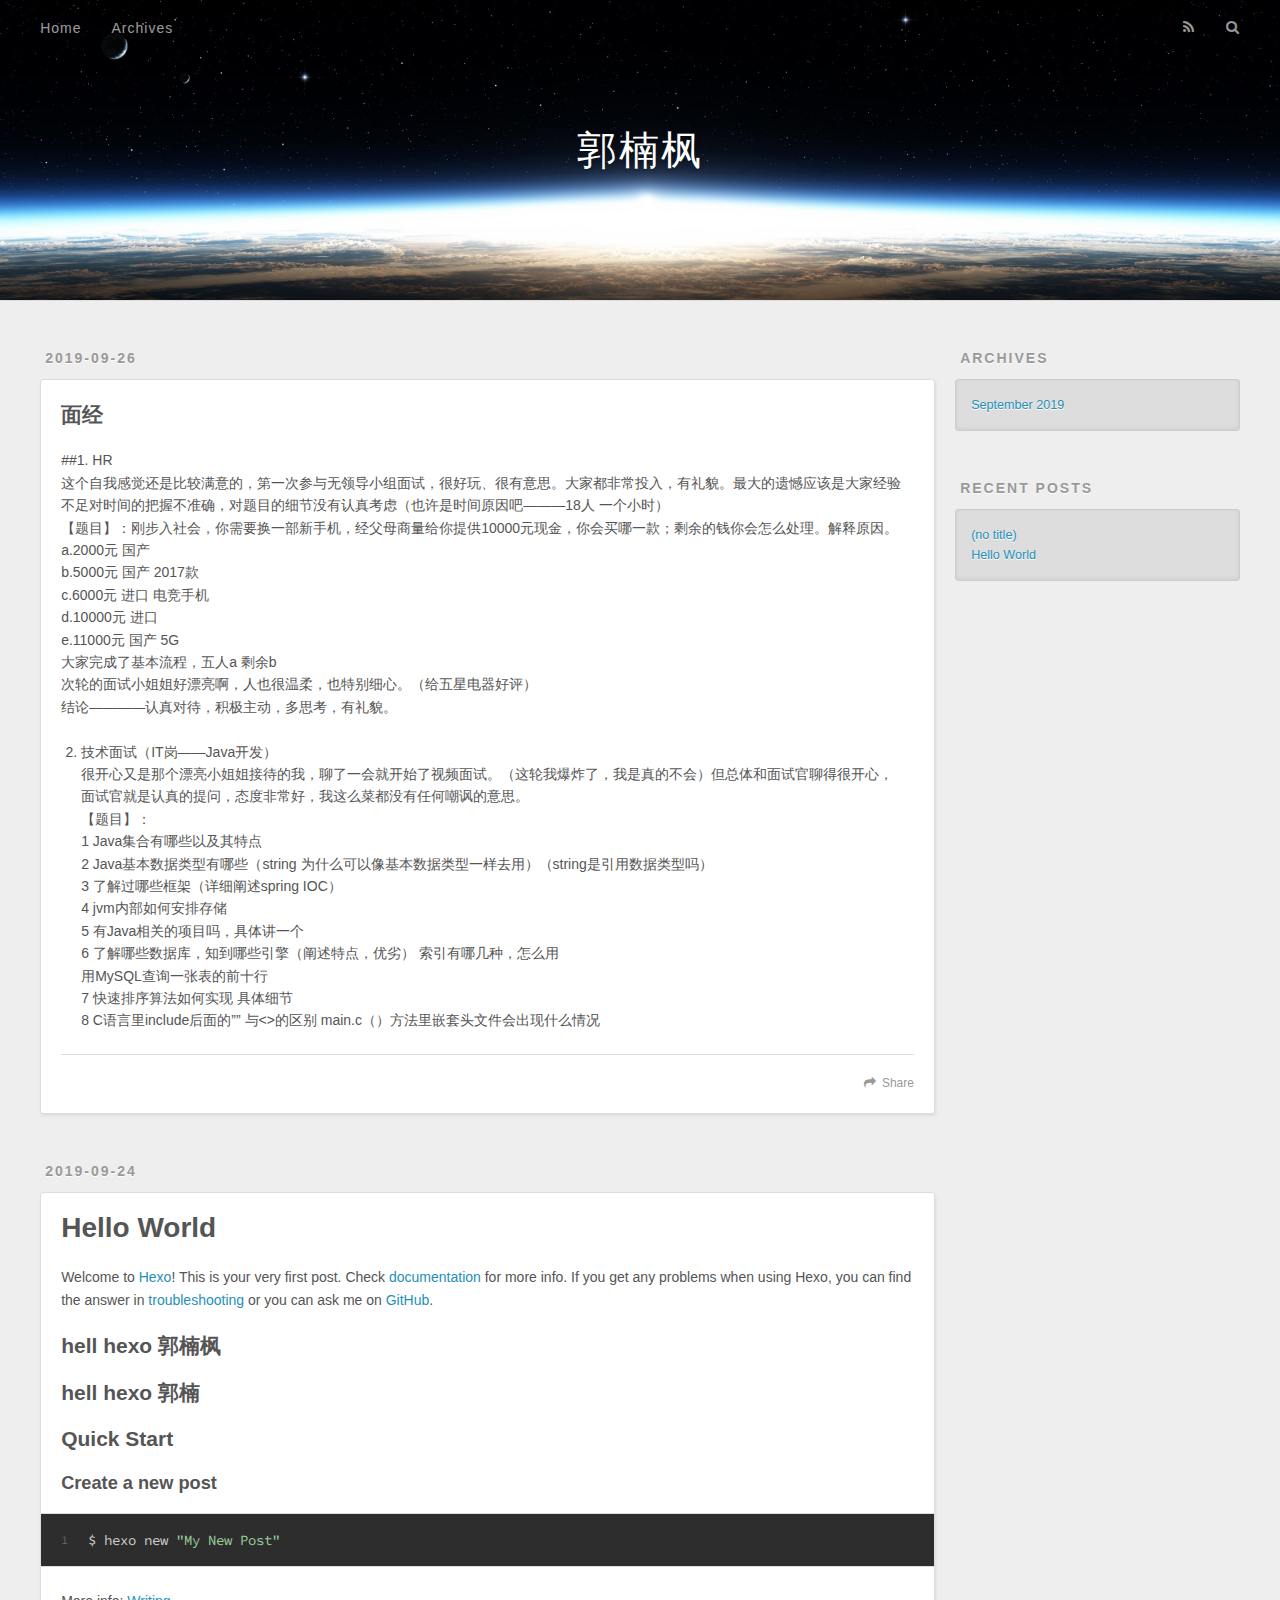
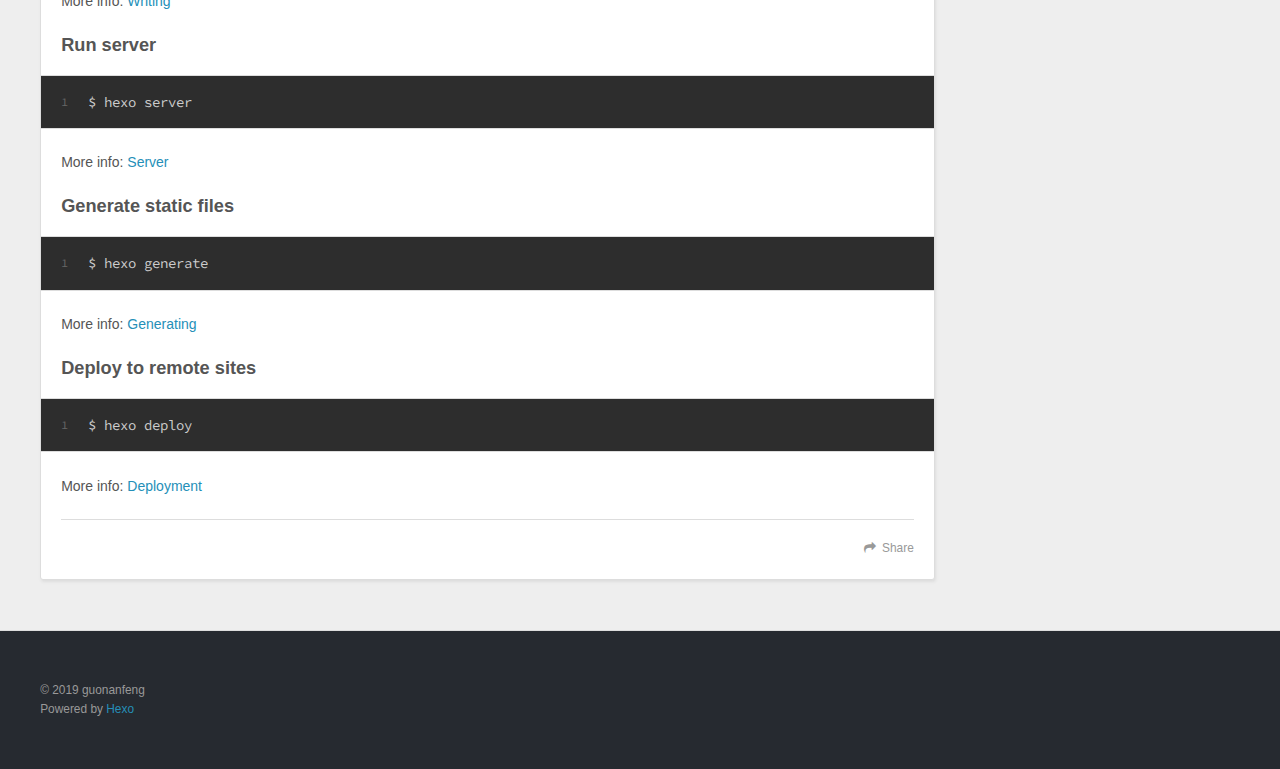
==== commit 9431a10a: "Site updated: 2019-09-26 20:51:55" ====
--- a/index.html
+++ b/index.html
@@ -5,17 +5,17 @@
   
 
   
-  <title>Hexo</title>
+  <title>郭楠枫</title>
   <meta name="viewport" content="width=device-width, initial-scale=1, maximum-scale=1">
   <meta property="og:type" content="website">
-<meta property="og:title" content="Hexo">
+<meta property="og:title" content="郭楠枫">
 <meta property="og:url" content="https://guonanfeng.github.io/index.html">
-<meta property="og:site_name" content="Hexo">
+<meta property="og:site_name" content="郭楠枫">
 <meta property="og:locale" content="en">
 <meta name="twitter:card" content="summary">
-<meta name="twitter:title" content="Hexo">
-  
-    <link rel="alternate" href="/atom.xml" title="Hexo" type="application/atom+xml">
+<meta name="twitter:title" content="郭楠枫">
+  
+    <link rel="alternate" href="/atom.xml" title="郭楠枫" type="application/atom+xml">
   
   
     <link rel="icon" href="/favicon.png">
@@ -34,7 +34,7 @@
   <div id="header-outer" class="outer">
     <div id="header-title" class="inner">
       <h1 id="logo-wrap">
-        <a href="/" id="logo">Hexo</a>
+        <a href="/" id="logo">郭楠枫</a>
       </h1>
       
     </div>
@@ -62,6 +62,36 @@
       <div class="outer">
         <section id="main">
   
+    <article id="post-面经" class="article article-type-post" itemscope itemprop="blogPost">
+  <div class="article-meta">
+    <a href="/2019/09/26/面经/" class="article-date">
+  <time datetime="2019-09-26T12:43:00.593Z" itemprop="datePublished">2019-09-26</time>
+</a>
+    
+  </div>
+  <div class="article-inner">
+    
+    
+    <div class="article-entry" itemprop="articleBody">
+      
+        <h2 id="面经"><a href="#面经" class="headerlink" title="面经"></a>面经</h2><p>##1.    HR<br>这个自我感觉还是比较满意的，第一次参与无领导小组面试，很好玩、很有意思。大家都非常投入，有礼貌。最大的遗憾应该是大家经验不足对时间的把握不准确，对题目的细节没有认真考虑（也许是时间原因吧———18人 一个小时）<br>【题目】：刚步入社会，你需要换一部新手机，经父母商量给你提供10000元现金，你会买哪一款；剩余的钱你会怎么处理。解释原因。<br>a.2000元 国产<br>b.5000元 国产 2017款<br>c.6000元 进口 电竞手机<br>d.10000元 进口<br>e.11000元 国产 5G<br>大家完成了基本流程，五人a 剩余b<br>次轮的面试小姐姐好漂亮啊，人也很温柔，也特别细心。（给五星电器好评）<br>结论————认真对待，积极主动，多思考，有礼貌。</p>
+<ol start="2">
+<li>技术面试（IT岗——Java开发）<br>很开心又是那个漂亮小姐姐接待的我，聊了一会就开始了视频面试。（这轮我爆炸了，我是真的不会）但总体和面试官聊得很开心，面试官就是认真的提问，态度非常好，我这么菜都没有任何嘲讽的意思。<br>【题目】：<br>1 Java集合有哪些以及其特点<br>2 Java基本数据类型有哪些（string 为什么可以像基本数据类型一样去用）（string是引用数据类型吗）<br>3 了解过哪些框架（详细阐述spring IOC）<br>4 jvm内部如何安排存储<br>5 有Java相关的项目吗，具体讲一个<br>6 了解哪些数据库，知到哪些引擎（阐述特点，优劣） 索引有哪几种，怎么用<br>用MySQL查询一张表的前十行<br>7 快速排序算法如何实现 具体细节<br>8 C语言里include后面的”” 与&lt;&gt;的区别  main.c（）方法里嵌套头文件会出现什么情况</li>
+</ol>
+
+      
+    </div>
+    <footer class="article-footer">
+      <a data-url="https://guonanfeng.github.io/2019/09/26/面经/" data-id="ck10p5csq0001z8t6xgdu15an" class="article-share-link">Share</a>
+      
+      
+    </footer>
+  </div>
+  
+</article>
+
+
+  
     <article id="post-hello-world" class="article article-type-post" itemscope itemprop="blogPost">
   <div class="article-meta">
     <a href="/2019/09/24/hello-world/" class="article-date">
@@ -101,7 +131,7 @@
       
     </div>
     <footer class="article-footer">
-      <a data-url="https://guonanfeng.github.io/2019/09/24/hello-world/" data-id="ck10dq8310000zkt6f5ktfqya" class="article-share-link">Share</a>
+      <a data-url="https://guonanfeng.github.io/2019/09/24/hello-world/" data-id="ck10p5cs50000z8t6z3j1v3em" class="article-share-link">Share</a>
       
       
     </footer>
@@ -142,6 +172,10 @@
       <ul>
         
           <li>
+            <a href="/2019/09/26/面经/">(no title)</a>
+          </li>
+        
+          <li>
             <a href="/2019/09/24/hello-world/">Hello World</a>
           </li>
         
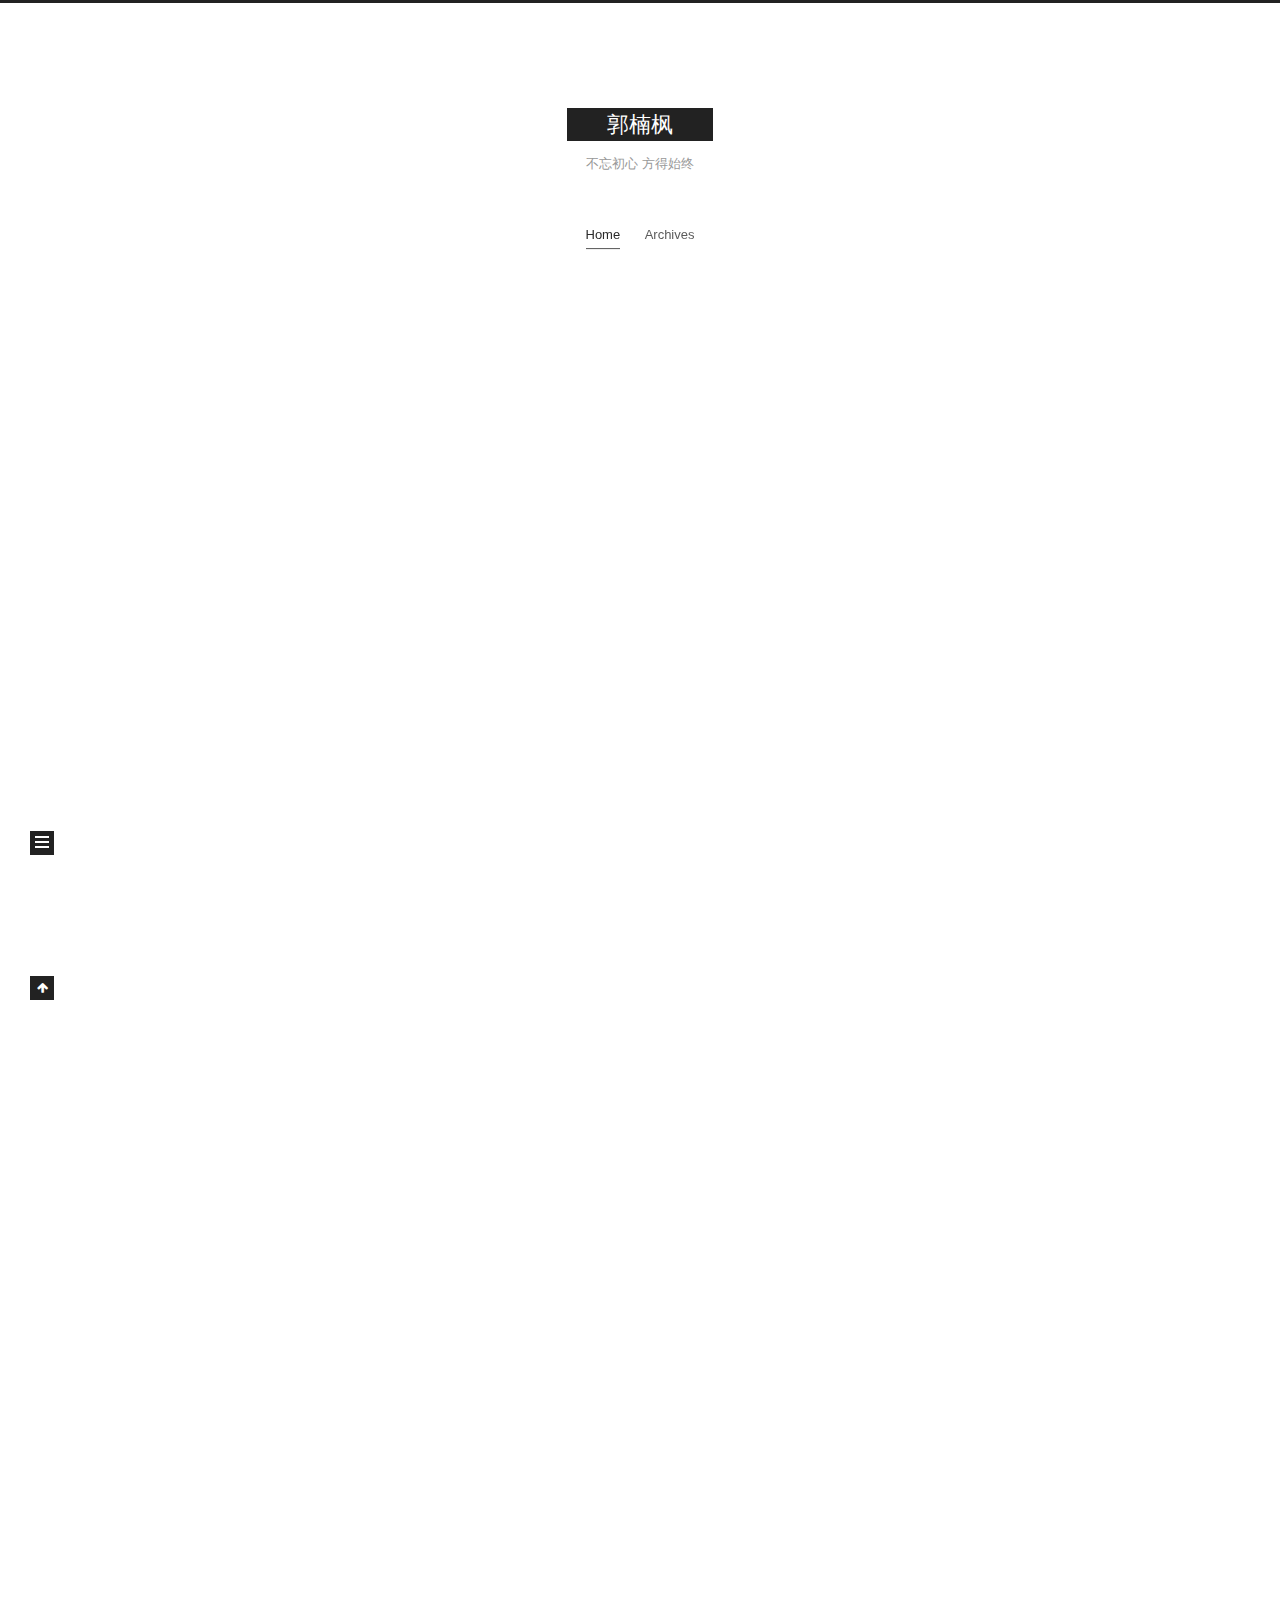
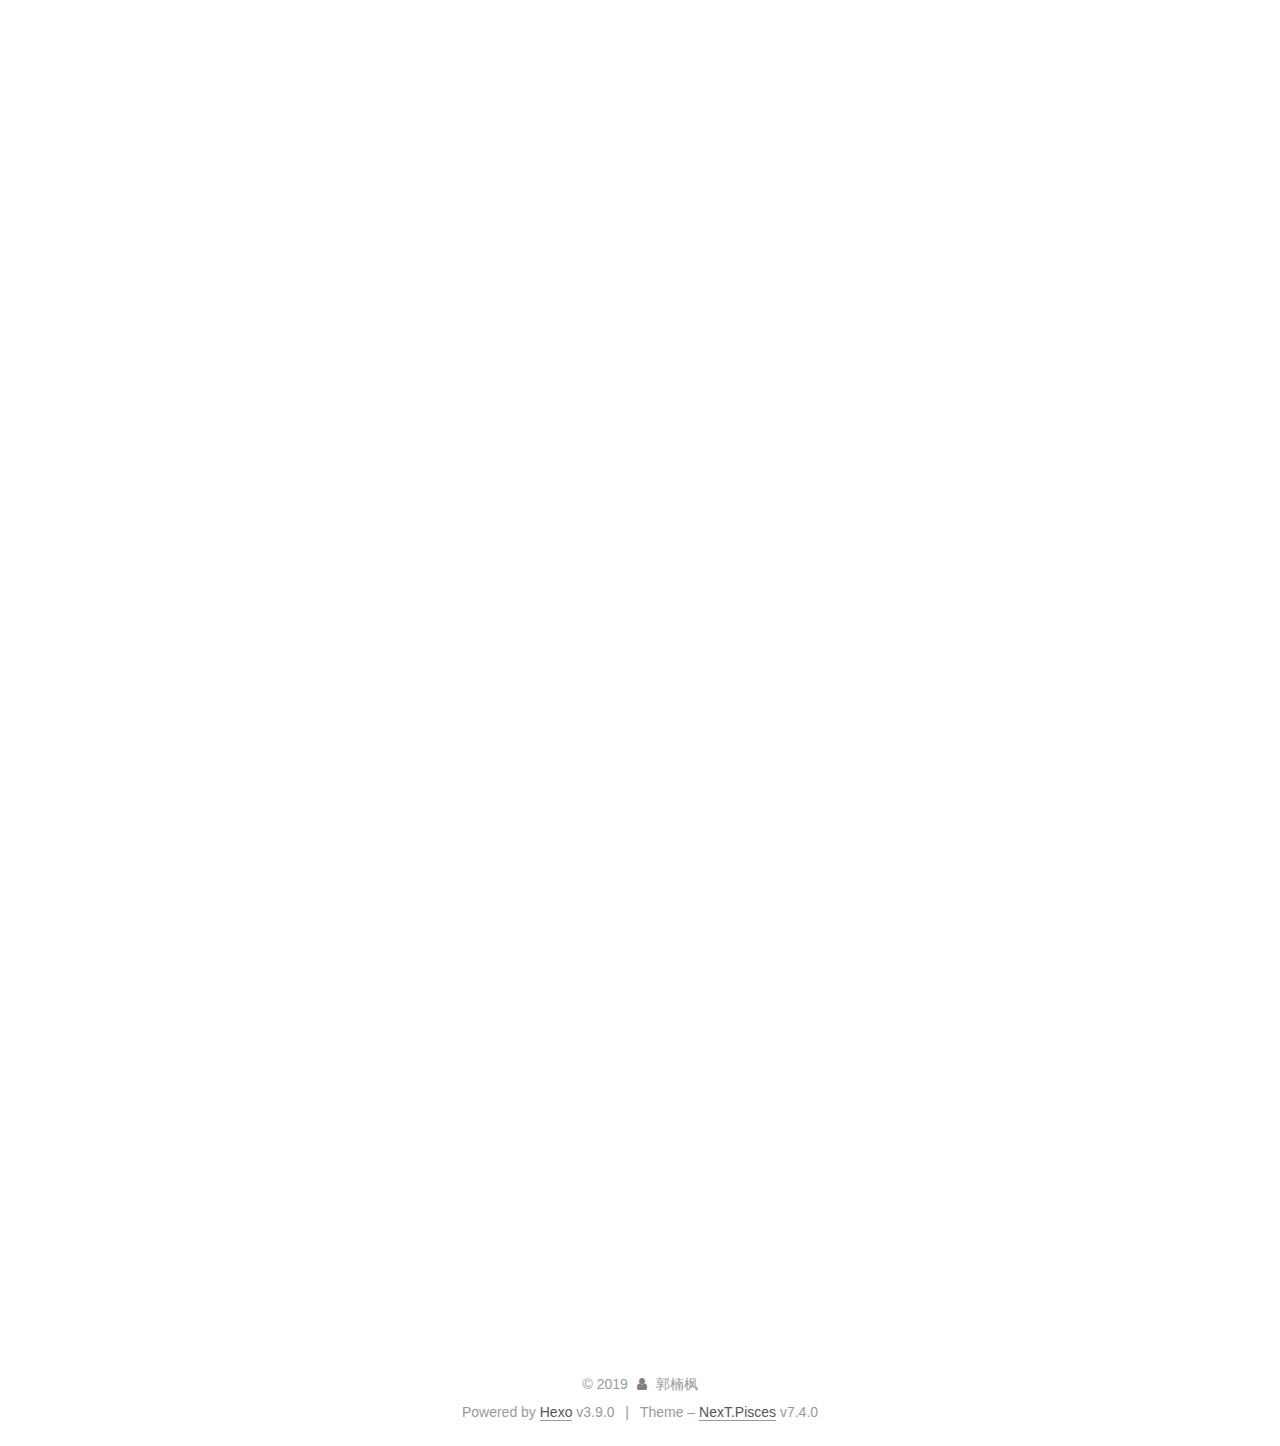
==== commit d0ddd834: "Site updated: 2019-09-27 20:07:08" ====
--- a/index.html
+++ b/index.html
@@ -1,121 +1,346 @@
 <!DOCTYPE html>
-<html>
-<head><meta name="generator" content="Hexo 3.9.0">
-  <meta charset="utf-8">
-  
-
-  
-  <title>郭楠枫</title>
-  <meta name="viewport" content="width=device-width, initial-scale=1, maximum-scale=1">
-  <meta property="og:type" content="website">
+
+
+
+
+
+<html lang="en">
+<head>
+  <meta charset="UTF-8">
+<meta name="viewport" content="width=device-width, initial-scale=1, maximum-scale=2">
+<meta name="theme-color" content="#222">
+<meta http-equiv="X-UA-Compatible" content="IE=edge">
+  <link rel="apple-touch-icon" sizes="180x180" href="/images/apple-touch-icon-next.png?v=7.4.0">
+  <link rel="icon" type="image/png" sizes="32x32" href="/images/favicon-32x32-next.png?v=7.4.0">
+  <link rel="icon" type="image/png" sizes="16x16" href="/images/favicon-16x16-next.png?v=7.4.0">
+  <link rel="mask-icon" href="/images/logo.svg?v=7.4.0" color="#222">
+
+<link rel="stylesheet" href="/css/main.css?v=7.4.0">
+
+
+<link rel="stylesheet" href="/lib/font-awesome/css/font-awesome.min.css?v=4.7.0">
+
+
+<script id="hexo-configurations">
+  var NexT = window.NexT || {};
+  var CONFIG = {
+    root: '/',
+    scheme: 'Pisces',
+    version: '7.4.0',
+    exturl: false,
+    sidebar: {"position":"left","display":"post","offset":12,"onmobile":false},
+    copycode: {"enable":false,"show_result":false,"style":null},
+    back2top: {"enable":true,"sidebar":false,"scrollpercent":false},
+    bookmark: {"enable":false,"color":"#222","save":"auto"},
+    fancybox: false,
+    mediumzoom: false,
+    lazyload: false,
+    pangu: false,
+    algolia: {
+      appID: '',
+      apiKey: '',
+      indexName: '',
+      hits: {"per_page":10},
+      labels: {"input_placeholder":"Search for Posts","hits_empty":"We didn't find any results for the search: ${query}","hits_stats":"${hits} results found in ${time} ms"}
+    },
+    localsearch: {"enable":false,"trigger":"auto","top_n_per_article":1,"unescape":false,"preload":false},
+    path: '',
+    motion: {"enable":true,"async":false,"transition":{"post_block":"fadeIn","post_header":"slideDownIn","post_body":"slideDownIn","coll_header":"slideLeftIn","sidebar":"slideUpIn"}},
+    translation: {
+      copy_button: 'Copy',
+      copy_success: 'Copied',
+      copy_failure: 'Copy failed'
+    },
+    sidebarPadding: 40
+  };
+</script>
+
+  <meta name="description" content="这是我的第一个博客，准备用来记录自己的生活和成长。">
+<meta name="keywords" content="学习 成长">
+<meta property="og:type" content="website">
 <meta property="og:title" content="郭楠枫">
 <meta property="og:url" content="https://guonanfeng.github.io/index.html">
 <meta property="og:site_name" content="郭楠枫">
+<meta property="og:description" content="这是我的第一个博客，准备用来记录自己的生活和成长。">
 <meta property="og:locale" content="en">
 <meta name="twitter:card" content="summary">
 <meta name="twitter:title" content="郭楠枫">
-  
-    <link rel="alternate" href="/atom.xml" title="郭楠枫" type="application/atom+xml">
-  
-  
-    <link rel="icon" href="/favicon.png">
-  
-  
-    <link href="//fonts.googleapis.com/css?family=Source+Code+Pro" rel="stylesheet" type="text/css">
-  
-  <link rel="stylesheet" href="/css/style.css">
+<meta name="twitter:description" content="这是我的第一个博客，准备用来记录自己的生活和成长。">
+  <link rel="canonical" href="https://guonanfeng.github.io/">
+
+
+<script id="page-configurations">
+  // https://hexo.io/docs/variables.html
+  CONFIG.page = {
+    sidebar: "",
+    isHome: true,
+    isPost: false,
+    isPage: false,
+    isArchive: false
+  };
+</script>
+
+  <title>郭楠枫</title>
+  <meta name="generator" content="Hexo 3.9.0">
+  
+
+
+
+
+
+
+
+
+  <noscript>
+  <style>
+  .use-motion .brand,
+  .use-motion .menu-item,
+  .sidebar-inner,
+  .use-motion .post-block,
+  .use-motion .pagination,
+  .use-motion .comments,
+  .use-motion .post-header,
+  .use-motion .post-body,
+  .use-motion .collection-header { opacity: initial; }
+
+  .use-motion .logo,
+  .use-motion .site-title,
+  .use-motion .site-subtitle {
+    opacity: initial;
+    top: initial;
+  }
+
+  .use-motion .logo-line-before i { left: initial; }
+  .use-motion .logo-line-after i { right: initial; }
+  </style>
+</noscript>
+
 </head>
-</html>
-<body>
-  <div id="container">
-    <div id="wrap">
-      <header id="header">
-  <div id="banner"></div>
-  <div id="header-outer" class="outer">
-    <div id="header-title" class="inner">
-      <h1 id="logo-wrap">
-        <a href="/" id="logo">郭楠枫</a>
-      </h1>
-      
+
+<body itemscope itemtype="http://schema.org/WebPage" lang="en">
+  <div class="container use-motion">
+    <div class="headband"></div>
+
+    <header id="header" class="header" itemscope itemtype="http://schema.org/WPHeader">
+      <div class="header-inner"><div class="site-brand-container">
+  <div class="site-meta">
+
+    <div>
+      <a href="/" class="brand" rel="start">
+        <span class="logo-line-before"><i></i></span>
+        <span class="site-title">郭楠枫</span>
+        <span class="logo-line-after"><i></i></span>
+      </a>
     </div>
-    <div id="header-inner" class="inner">
-      <nav id="main-nav">
-        <a id="main-nav-toggle" class="nav-icon"></a>
-        
-          <a class="main-nav-link" href="/">Home</a>
-        
-          <a class="main-nav-link" href="/archives">Archives</a>
-        
-      </nav>
-      <nav id="sub-nav">
-        
-          <a id="nav-rss-link" class="nav-icon" href="/atom.xml" title="RSS Feed"></a>
-        
-        <a id="nav-search-btn" class="nav-icon" title="Search"></a>
-      </nav>
-      <div id="search-form-wrap">
-        <form action="//google.com/search" method="get" accept-charset="UTF-8" class="search-form"><input type="search" name="q" class="search-form-input" placeholder="Search"><button type="submit" class="search-form-submit">&#xF002;</button><input type="hidden" name="sitesearch" value="https://guonanfeng.github.io"></form>
-      </div>
+        <p class="site-subtitle">不忘初心 方得始终</p>
+      
+  </div>
+
+  <div class="site-nav-toggle">
+    <button aria-label="Toggle navigation bar">
+      <span class="btn-bar"></span>
+      <span class="btn-bar"></span>
+      <span class="btn-bar"></span>
+    </button>
+  </div>
+</div>
+
+
+<nav class="site-nav">
+  
+  <ul id="menu" class="menu">
+      
+      
+      
+        
+        <li class="menu-item menu-item-home">
+      
+    
+
+    <a href="/" rel="section"><i class="menu-item-icon fa fa-fw fa-家"></i> <br>Home</a>
+
+  </li>
+      
+      
+      
+        
+        <li class="menu-item menu-item-archives">
+      
+    
+
+    <a href="/archives/" rel="section"><i class="menu-item-icon fa fa-fw fa-文档"></i> <br>Archives</a>
+
+  </li>
+  </ul>
+
+</nav>
+</div>
+    </header>
+
+    
+  <div class="back-to-top">
+    <i class="fa fa-arrow-up"></i>
+    <span>0%</span>
+  </div>
+
+
+    <main id="main" class="main">
+      <div class="main-inner">
+        <div class="content-wrap">
+            
+
+          <div id="content" class="content">
+            
+  <div id="posts" class="posts-expand">
+        <article itemscope itemtype="http://schema.org/Article">
+  
+  
+  
+  <div class="post-block home">
+    <link itemprop="mainEntityOfPage" href="https://guonanfeng.github.io/2019/09/26/面经/">
+
+    <span hidden itemprop="author" itemscope itemtype="http://schema.org/Person">
+      <meta itemprop="name" content="郭楠枫">
+      <meta itemprop="description" content="这是我的第一个博客，准备用来记录自己的生活和成长。">
+      <meta itemprop="image" content="/images/avatar.gif">
+    </span>
+
+    <span hidden itemprop="publisher" itemscope itemtype="http://schema.org/Organization">
+      <meta itemprop="name" content="郭楠枫">
+    </span>
+      <header class="post-header">
+        <h1 class="post-title" itemprop="name headline">
+            
+            <a href="/2019/09/26/面经/" class="post-title-link" itemprop="url">Untitled</a>
+          
+        </h1>
+
+        <div class="post-meta">
+            <span class="post-meta-item">
+              <span class="post-meta-item-icon">
+                <i class="fa fa-calendar-o"></i>
+              </span>
+              <span class="post-meta-item-text">Posted on</span>
+
+              
+                
+              
+
+              <time title="Created: 2019-09-26 20:43:00" itemprop="dateCreated datePublished" datetime="2019-09-26T20:43:00+08:00">2019-09-26</time>
+            </span>
+          
+            
+
+            
+              <span class="post-meta-item">
+                <span class="post-meta-item-icon">
+                  <i class="fa fa-calendar-check-o"></i>
+                </span>
+                <span class="post-meta-item-text">Edited on</span>
+                <time title="Modified: 2019-09-27 19:30:44" itemprop="dateModified" datetime="2019-09-27T19:30:44+08:00">2019-09-27</time>
+              </span>
+            
+          
+
+          
+
+        </div>
+      </header>
+
+    
+    
+    
+    <div class="post-body" itemprop="articleBody">
+
+      
+          <h2 id="面经"><a href="#面经" class="headerlink" title="面经"></a>面经</h2><ol>
+<li><p>HR<br>这个自我感觉还是比较满意的，第一次参与无领导小组面试，很好玩、很有意思。大家都非常投入，有礼貌。最大的遗憾应该是大家经验不足对时间的把握不准确，对题目的细节没有认真考虑（也许是时间原因吧———18人 一个小时）<br>【题目】：刚步入社会，你需要换一部新手机，经父母商量给你提供10000元现金，你会买哪一款；剩余的钱你会怎么处理。解释原因。<br>a.2000元 国产<br>b.5000元 国产 2017款<br>c.6000元 进口 电竞手机<br>d.10000元 进口<br>e.11000元 国产 5G<br>大家完成了基本流程，五人a 剩余b<br>次轮的面试小姐姐好漂亮啊，人也很温柔，也特别细心。（给五星电器好评）<br>结论————认真对待，积极主动，多思考，有礼貌。</p>
+</li>
+<li><p>技术面试（IT岗——Java开发）<br>很开心又是那个漂亮小姐姐接待的我，聊了一会就开始了视频面试。（这轮我爆炸了，我是真的不会）但总体和面试官聊得很开心，面试官就是认真的提问，态度非常好，我这么菜都没有任何嘲讽的意思。<br>【题目】：<br>1 Java集合有哪些以及其特点<br>2 Java基本数据类型有哪些（string 为什么可以像基本数据类型一样去用）（string是引用数据类型吗）<br>3 了解过哪些框架（详细阐述spring IOC）<br>4 jvm内部如何安排存储<br>5 有Java相关的项目吗，具体讲一个<br>6 了解哪些数据库，知到哪些引擎（阐述特点，优劣） 索引有哪几种，怎么用<br>用MySQL查询一张表的前十行<br>7 快速排序算法如何实现 具体细节<br>8 C语言里include后面的”” 与&lt;&gt;的区别  main.c（）方法里嵌套头文件会出现什么情况</p>
+</li>
+</ol>
+
+        
+      
     </div>
-  </div>
-</header>
-      <div class="outer">
-        <section id="main">
-  
-    <article id="post-面经" class="article article-type-post" itemscope itemprop="blogPost">
-  <div class="article-meta">
-    <a href="/2019/09/26/面经/" class="article-date">
-  <time datetime="2019-09-26T12:43:00.593Z" itemprop="datePublished">2019-09-26</time>
-</a>
-    
-  </div>
-  <div class="article-inner">
-    
-    
-    <div class="article-entry" itemprop="articleBody">
-      
-        <h2 id="面经"><a href="#面经" class="headerlink" title="面经"></a>面经</h2><p>##1.    HR<br>这个自我感觉还是比较满意的，第一次参与无领导小组面试，很好玩、很有意思。大家都非常投入，有礼貌。最大的遗憾应该是大家经验不足对时间的把握不准确，对题目的细节没有认真考虑（也许是时间原因吧———18人 一个小时）<br>【题目】：刚步入社会，你需要换一部新手机，经父母商量给你提供10000元现金，你会买哪一款；剩余的钱你会怎么处理。解释原因。<br>a.2000元 国产<br>b.5000元 国产 2017款<br>c.6000元 进口 电竞手机<br>d.10000元 进口<br>e.11000元 国产 5G<br>大家完成了基本流程，五人a 剩余b<br>次轮的面试小姐姐好漂亮啊，人也很温柔，也特别细心。（给五星电器好评）<br>结论————认真对待，积极主动，多思考，有礼貌。</p>
-<ol start="2">
-<li>技术面试（IT岗——Java开发）<br>很开心又是那个漂亮小姐姐接待的我，聊了一会就开始了视频面试。（这轮我爆炸了，我是真的不会）但总体和面试官聊得很开心，面试官就是认真的提问，态度非常好，我这么菜都没有任何嘲讽的意思。<br>【题目】：<br>1 Java集合有哪些以及其特点<br>2 Java基本数据类型有哪些（string 为什么可以像基本数据类型一样去用）（string是引用数据类型吗）<br>3 了解过哪些框架（详细阐述spring IOC）<br>4 jvm内部如何安排存储<br>5 有Java相关的项目吗，具体讲一个<br>6 了解哪些数据库，知到哪些引擎（阐述特点，优劣） 索引有哪几种，怎么用<br>用MySQL查询一张表的前十行<br>7 快速排序算法如何实现 具体细节<br>8 C语言里include后面的”” 与&lt;&gt;的区别  main.c（）方法里嵌套头文件会出现什么情况</li>
-</ol>
-
-      
-    </div>
-    <footer class="article-footer">
-      <a data-url="https://guonanfeng.github.io/2019/09/26/面经/" data-id="ck10p5csq0001z8t6xgdu15an" class="article-share-link">Share</a>
-      
-      
-    </footer>
-  </div>
-  
-</article>
-
-
-  
-    <article id="post-hello-world" class="article article-type-post" itemscope itemprop="blogPost">
-  <div class="article-meta">
-    <a href="/2019/09/24/hello-world/" class="article-date">
-  <time datetime="2019-09-24T12:41:36.495Z" itemprop="datePublished">2019-09-24</time>
-</a>
-    
-  </div>
-  <div class="article-inner">
-    
-    
-      <header class="article-header">
-        
-  
-    <h1 itemprop="name">
-      <a class="article-title" href="/2019/09/24/hello-world/">Hello World</a>
-    </h1>
-  
-
+
+    
+    
+    
+      <footer class="post-footer">
+          <div class="post-eof"></div>
+        
+      </footer>
+  </div>
+  
+  
+  
+  </article>
+
+    
+        <article itemscope itemtype="http://schema.org/Article">
+  
+  
+  
+  <div class="post-block home">
+    <link itemprop="mainEntityOfPage" href="https://guonanfeng.github.io/2019/09/24/hello-world/">
+
+    <span hidden itemprop="author" itemscope itemtype="http://schema.org/Person">
+      <meta itemprop="name" content="郭楠枫">
+      <meta itemprop="description" content="这是我的第一个博客，准备用来记录自己的生活和成长。">
+      <meta itemprop="image" content="/images/avatar.gif">
+    </span>
+
+    <span hidden itemprop="publisher" itemscope itemtype="http://schema.org/Organization">
+      <meta itemprop="name" content="郭楠枫">
+    </span>
+      <header class="post-header">
+        <h1 class="post-title" itemprop="name headline">
+            
+            <a href="/2019/09/24/hello-world/" class="post-title-link" itemprop="url">Hello World</a>
+          
+        </h1>
+
+        <div class="post-meta">
+            <span class="post-meta-item">
+              <span class="post-meta-item-icon">
+                <i class="fa fa-calendar-o"></i>
+              </span>
+              <span class="post-meta-item-text">Posted on</span>
+
+              
+                
+              
+
+              <time title="Created: 2019-09-24 20:41:36" itemprop="dateCreated datePublished" datetime="2019-09-24T20:41:36+08:00">2019-09-24</time>
+            </span>
+          
+            
+
+            
+              <span class="post-meta-item">
+                <span class="post-meta-item-icon">
+                  <i class="fa fa-calendar-check-o"></i>
+                </span>
+                <span class="post-meta-item-text">Edited on</span>
+                <time title="Modified: 2019-09-27 19:12:01" itemprop="dateModified" datetime="2019-09-27T19:12:01+08:00">2019-09-27</time>
+              </span>
+            
+          
+
+          
+
+        </div>
       </header>
-    
-    <div class="article-entry" itemprop="articleBody">
-      
-        <p>Welcome to <a href="https://hexo.io/" target="_blank" rel="noopener">Hexo</a>! This is your very first post. Check <a href="https://hexo.io/docs/" target="_blank" rel="noopener">documentation</a> for more info. If you get any problems when using Hexo, you can find the answer in <a href="https://hexo.io/docs/troubleshooting.html" target="_blank" rel="noopener">troubleshooting</a> or you can ask me on <a href="https://github.com/hexojs/hexo/issues" target="_blank" rel="noopener">GitHub</a>.</p>
-<h2 id="hell-hexo-郭楠枫"><a href="#hell-hexo-郭楠枫" class="headerlink" title="hell hexo 郭楠枫"></a>hell hexo 郭楠枫</h2><h2 id="hell-hexo-郭楠"><a href="#hell-hexo-郭楠" class="headerlink" title="hell hexo 郭楠"></a>hell hexo 郭楠</h2><h2 id="Quick-Start"><a href="#Quick-Start" class="headerlink" title="Quick Start"></a>Quick Start</h2><h3 id="Create-a-new-post"><a href="#Create-a-new-post" class="headerlink" title="Create a new post"></a>Create a new post</h3><figure class="highlight bash"><table><tr><td class="gutter"><pre><span class="line">1</span><br></pre></td><td class="code"><pre><span class="line">$ hexo new <span class="string">"My New Post"</span></span><br></pre></td></tr></table></figure>
+
+    
+    
+    
+    <div class="post-body" itemprop="articleBody">
+
+      
+          <p>Welcome to <a href="https://hexo.io/" target="_blank" rel="noopener">Hexo</a>! This is your very first post. Check <a href="https://hexo.io/docs/" target="_blank" rel="noopener">documentation</a> for more info. If you get any problems when using Hexo, you can find the answer in <a href="https://hexo.io/docs/troubleshooting.html" target="_blank" rel="noopener">troubleshooting</a> or you can ask me on <a href="https://github.com/hexojs/hexo/issues" target="_blank" rel="noopener">GitHub</a>.</p>
+<h2 id="hell-hexo-郭楠枫"><a href="#hell-hexo-郭楠枫" class="headerlink" title="hell hexo 郭楠枫"></a>hell hexo 郭楠枫</h2><h2 id="Quick-Start"><a href="#Quick-Start" class="headerlink" title="Quick Start"></a>Quick Start</h2><h3 id="Create-a-new-post"><a href="#Create-a-new-post" class="headerlink" title="Create a new post"></a>Create a new post</h3><figure class="highlight bash"><table><tr><td class="gutter"><pre><span class="line">1</span><br></pre></td><td class="code"><pre><span class="line">$ hexo new <span class="string">"My New Post"</span></span><br></pre></td></tr></table></figure>
 
 <p>More info: <a href="https://hexo.io/docs/writing.html" target="_blank" rel="noopener">Writing</a></p>
 <h3 id="Run-server"><a href="#Run-server" class="headerlink" title="Run server"></a>Run server</h3><figure class="highlight bash"><table><tr><td class="gutter"><pre><span class="line">1</span><br></pre></td><td class="code"><pre><span class="line">$ hexo server</span><br></pre></td></tr></table></figure>
@@ -128,95 +353,161 @@
 
 <p>More info: <a href="https://hexo.io/docs/deployment.html" target="_blank" rel="noopener">Deployment</a></p>
 
+        
       
     </div>
-    <footer class="article-footer">
-      <a data-url="https://guonanfeng.github.io/2019/09/24/hello-world/" data-id="ck10p5cs50000z8t6z3j1v3em" class="article-share-link">Share</a>
-      
-      
+
+    
+    
+    
+      <footer class="post-footer">
+          <div class="post-eof"></div>
+        
+      </footer>
+  </div>
+  
+  
+  
+  </article>
+
+    
+  </div>
+
+  
+
+
+          </div>
+          
+
+        </div>
+          
+  
+  <div class="sidebar-toggle">
+    <div class="sidebar-toggle-line-wrap">
+      <span class="sidebar-toggle-line sidebar-toggle-line-first"></span>
+      <span class="sidebar-toggle-line sidebar-toggle-line-middle"></span>
+      <span class="sidebar-toggle-line sidebar-toggle-line-last"></span>
+    </div>
+  </div>
+
+  <aside class="sidebar">
+    <div class="sidebar-inner">
+
+      <ul class="sidebar-nav motion-element">
+        <li class="sidebar-nav-toc">
+          Table of Contents
+        </li>
+        <li class="sidebar-nav-overview">
+          Overview
+        </li>
+      </ul>
+
+      <!--noindex-->
+      <div class="post-toc-wrap sidebar-panel">
+      </div>
+      <!--/noindex-->
+
+      <div class="site-overview-wrap sidebar-panel">
+        <div class="site-author motion-element" itemprop="author" itemscope itemtype="http://schema.org/Person">
+    <img class="site-author-image" itemprop="image"
+      src="/images/avatar.gif"
+      alt="郭楠枫">
+  <p class="site-author-name" itemprop="name">郭楠枫</p>
+  <div class="site-description" itemprop="description">这是我的第一个博客，准备用来记录自己的生活和成长。</div>
+</div>
+  <nav class="site-state motion-element">
+      <div class="site-state-item site-state-posts">
+        
+          <a href="/archives/">
+        
+          <span class="site-state-item-count">2</span>
+          <span class="site-state-item-name">posts</span>
+        </a>
+      </div>
+    
+  </nav>
+
+
+
+      </div>
+
+    </div>
+  </aside>
+  <div id="sidebar-dimmer"></div>
+
+
+      </div>
+    </main>
+
+    <footer id="footer" class="footer">
+      <div class="footer-inner">
+        <div class="copyright">&copy; <span itemprop="copyrightYear">2019</span>
+  <span class="with-love" id="animate">
+    <i class="fa fa-user"></i>
+  </span>
+  <span class="author" itemprop="copyrightHolder">郭楠枫</span>
+</div>
+  <div class="powered-by">Powered by <a href="https://hexo.io" class="theme-link" rel="noopener" target="_blank">Hexo</a> v3.9.0</div>
+  <span class="post-meta-divider">|</span>
+  <div class="theme-info">Theme – <a href="https://theme-next.org" class="theme-link" rel="noopener" target="_blank">NexT.Pisces</a> v7.4.0</div>
+
+        
+
+
+
+
+
+
+
+
+
+
+
+
+        
+      </div>
     </footer>
   </div>
-  
-</article>
-
-
-  
-
-
-</section>
-        
-          <aside id="sidebar">
-  
-    
-
-  
-    
-
-  
-    
-  
-    
-  <div class="widget-wrap">
-    <h3 class="widget-title">Archives</h3>
-    <div class="widget">
-      <ul class="archive-list"><li class="archive-list-item"><a class="archive-list-link" href="/archives/2019/09/">September 2019</a></li></ul>
-    </div>
-  </div>
-
-
-  
-    
-  <div class="widget-wrap">
-    <h3 class="widget-title">Recent Posts</h3>
-    <div class="widget">
-      <ul>
-        
-          <li>
-            <a href="/2019/09/26/面经/">(no title)</a>
-          </li>
-        
-          <li>
-            <a href="/2019/09/24/hello-world/">Hello World</a>
-          </li>
-        
-      </ul>
-    </div>
-  </div>
-
-  
-</aside>
-        
-      </div>
-      <footer id="footer">
-  
-  <div class="outer">
-    <div id="footer-info" class="inner">
-      &copy; 2019 guonanfeng<br>
-      Powered by <a href="http://hexo.io/" target="_blank">Hexo</a>
-    </div>
-  </div>
-</footer>
-    </div>
-    <nav id="mobile-nav">
-  
-    <a href="/" class="mobile-nav-link">Home</a>
-  
-    <a href="/archives" class="mobile-nav-link">Archives</a>
-  
-</nav>
-    
-
-<script src="//ajax.googleapis.com/ajax/libs/jquery/2.0.3/jquery.min.js"></script>
-
-
-  <link rel="stylesheet" href="/fancybox/jquery.fancybox.css">
-  <script src="/fancybox/jquery.fancybox.pack.js"></script>
-
-
-<script src="/js/script.js"></script>
-
-
-
-  </div>
+
+  
+
+
+  <script src="/lib/anime.min.js?v=3.1.0"></script>
+  <script src="/lib/velocity/velocity.min.js?v=1.2.1"></script>
+  <script src="/lib/velocity/velocity.ui.min.js?v=1.2.1"></script>
+<script src="/js/utils.js?v=7.4.0"></script><script src="/js/motion.js?v=7.4.0"></script>
+<script src="/js/schemes/pisces.js?v=7.4.0"></script>
+<script src="/js/next-boot.js?v=7.4.0"></script>
+
+
+
+  
+
+
+
+
+
+
+
+
+
+
+
+
+
+
+
+
+
+
+
+
+
+  
+
+  
+
+  
+
 </body>
-</html>+</html>
--- a/css/main.css
+++ b/css/main.css
@@ -0,0 +1,2315 @@
+html {
+  line-height: 1.15; /* 1 */
+  -webkit-text-size-adjust: 100%; /* 2 */
+}
+body {
+  margin: 0;
+}
+main {
+  display: block;
+}
+h1 {
+  font-size: 2em;
+  margin: 0.67em 0;
+}
+hr {
+  box-sizing: content-box; /* 1 */
+  height: 0; /* 1 */
+  overflow: visible; /* 2 */
+}
+pre {
+  font-family: monospace, monospace; /* 1 */
+  font-size: 1em; /* 2 */
+}
+a {
+  background-color: transparent;
+}
+abbr[title] {
+  border-bottom: none; /* 1 */
+  text-decoration: underline; /* 2 */
+  text-decoration: underline dotted; /* 2 */
+}
+b,
+strong {
+  font-weight: bolder;
+}
+code,
+kbd,
+samp {
+  font-family: monospace, monospace; /* 1 */
+  font-size: 1em; /* 2 */
+}
+small {
+  font-size: 80%;
+}
+sub,
+sup {
+  font-size: 75%;
+  line-height: 0;
+  position: relative;
+  vertical-align: baseline;
+}
+sub {
+  bottom: -0.25em;
+}
+sup {
+  top: -0.5em;
+}
+img {
+  border-style: none;
+}
+button,
+input,
+optgroup,
+select,
+textarea {
+  font-family: inherit; /* 1 */
+  font-size: 100%; /* 1 */
+  line-height: 1.15; /* 1 */
+  margin: 0; /* 2 */
+}
+button,
+input {
+/* 1 */
+  overflow: visible;
+}
+button,
+select {
+/* 1 */
+  text-transform: none;
+}
+button,
+[type='button'],
+[type='reset'],
+[type='submit'] {
+  -webkit-appearance: button;
+}
+button::-moz-focus-inner,
+[type='button']::-moz-focus-inner,
+[type='reset']::-moz-focus-inner,
+[type='submit']::-moz-focus-inner {
+  border-style: none;
+  padding: 0;
+}
+button:-moz-focusring,
+[type='button']:-moz-focusring,
+[type='reset']:-moz-focusring,
+[type='submit']:-moz-focusring {
+  outline: 1px dotted ButtonText;
+}
+fieldset {
+  padding: 0.35em 0.75em 0.625em;
+}
+legend {
+  box-sizing: border-box; /* 1 */
+  color: inherit; /* 2 */
+  display: table; /* 1 */
+  max-width: 100%; /* 1 */
+  padding: 0; /* 3 */
+  white-space: normal; /* 1 */
+}
+progress {
+  vertical-align: baseline;
+}
+textarea {
+  overflow: auto;
+}
+[type='checkbox'],
+[type='radio'] {
+  box-sizing: border-box; /* 1 */
+  padding: 0; /* 2 */
+}
+[type='number']::-webkit-inner-spin-button,
+[type='number']::-webkit-outer-spin-button {
+  height: auto;
+}
+[type='search'] {
+  outline-offset: -2px; /* 2 */
+  -webkit-appearance: textfield; /* 1 */
+}
+[type='search']::-webkit-search-decoration {
+  -webkit-appearance: none;
+}
+::-webkit-file-upload-button {
+  font: inherit; /* 2 */
+  -webkit-appearance: button; /* 1 */
+}
+details {
+  display: block;
+}
+summary {
+  display: list-item;
+}
+template {
+  display: none;
+}
+[hidden] {
+  display: none;
+}
+::selection {
+  background: #262a30;
+  color: #fff;
+}
+body {
+  background: #fff;
+  color: #555;
+  font-family: 'Lato', "PingFang SC", "Microsoft YaHei", sans-serif;
+  font-size: 1em;
+  line-height: 2;
+}
+@media (max-width: 991px) {
+  body {
+    padding-right: 0;
+  }
+}
+h1,
+h2,
+h3,
+h4,
+h5,
+h6 {
+  font-family: 'Lato', "PingFang SC", "Microsoft YaHei", sans-serif;
+  font-weight: bold;
+  line-height: 1.5;
+  margin: 20px 0 15px;
+  padding: 0;
+}
+h1 {
+  font-size: 1.75em;
+}
+h2 {
+  font-size: 1.625em;
+}
+h3 {
+  font-size: 1.5em;
+}
+h4 {
+  font-size: 1.375em;
+}
+h5 {
+  font-size: 1.25em;
+}
+h6 {
+  font-size: 1.125em;
+}
+p {
+  margin: 0 0 20px 0;
+}
+a,
+span.exturl {
+  overflow-wrap: break-word;
+  word-wrap: break-word;
+  background-color: transparent;
+  border-bottom: 1px solid #999;
+  color: #555;
+  outline: none;
+  text-decoration: none;
+  cursor: pointer;
+}
+a:hover,
+span.exturl:hover {
+  border-bottom-color: #222;
+  color: #222;
+}
+iframe,
+img,
+video {
+  display: block;
+  margin-left: auto;
+  margin-right: auto;
+  max-width: 100%;
+}
+hr {
+  background-color: #ddd;
+  background-image: repeating-linear-gradient(-45deg, #fff, #fff 4px, transparent 4px, transparent 8px);
+  border: 0;
+  height: 3px;
+  margin: 40px 0;
+}
+blockquote {
+  border-left: 4px solid #ddd;
+  color: #666;
+  margin: 0;
+  padding: 0 15px;
+}
+blockquote cite::before {
+  content: '-';
+  padding: 0 5px;
+}
+dt {
+  font-weight: 700;
+}
+dd {
+  margin: 0;
+  padding: 0;
+}
+kbd {
+  background-color: #f9f9f9;
+  background-image: linear-gradient(top, #eee, #fff, #eee);
+  border: 1px solid #ccc;
+  border-radius: 0.2em;
+  box-shadow: 0.1em 0.1em 0.2em rgba(0,0,0,0.1);
+  font-family: inherit;
+  padding: 0.1em 0.3em;
+  white-space: nowrap;
+}
+.text-left {
+  text-align: left;
+}
+.text-center {
+  text-align: center;
+}
+.text-right {
+  text-align: right;
+}
+.text-justify {
+  text-align: justify;
+}
+.text-nowrap {
+  white-space: nowrap;
+}
+.text-lowercase {
+  text-transform: lowercase;
+}
+.text-uppercase {
+  text-transform: uppercase;
+}
+.text-capitalize {
+  text-transform: capitalize;
+}
+.center-block {
+  display: block;
+  margin-left: auto;
+  margin-right: auto;
+}
+.clearfix::before,
+.clearfix::after {
+  content: ' ';
+  display: table;
+}
+.clearfix::after {
+  clear: both;
+}
+.pullquote {
+  width: 45%;
+}
+.pullquote.left {
+  float: left;
+  margin-left: 5px;
+  margin-right: 10px;
+}
+.pullquote.right {
+  float: right;
+  margin-left: 10px;
+  margin-right: 5px;
+}
+.translation {
+  color: #999;
+  font-size: 0.875em;
+  margin-top: -20px;
+}
+.table-container {
+  -webkit-overflow-scrolling: touch;
+  overflow: auto;
+}
+table {
+  border-collapse: collapse;
+  border-spacing: 0;
+  font-size: 0.875em;
+  margin: 0 0 20px 0;
+  width: 100%;
+}
+table > tbody > tr:nth-of-type(odd) {
+  background-color: #f9f9f9;
+}
+table > tbody > tr:hover {
+  background-color: #f5f5f5;
+}
+caption,
+th,
+td {
+  font-weight: normal;
+  padding: 8px;
+  text-align: left;
+  vertical-align: middle;
+}
+th,
+td {
+  border: 1px solid #ddd;
+  border-bottom: 3px solid #ddd;
+}
+th {
+  font-weight: 700;
+  padding-bottom: 10px;
+}
+td {
+  border-bottom-width: 1px;
+}
+html,
+body {
+  height: 100%;
+}
+.container {
+  position: relative;
+}
+.header-inner {
+  margin: 0 auto;
+  padding: 100px 0 70px;
+  width: 700px;
+}
+@media (min-width: 1200px) {
+  .container .header-inner {
+    width: 800px;
+  }
+}
+@media (min-width: 1600px) {
+  .container .header-inner {
+    width: 900px;
+  }
+}
+.main-inner {
+  margin: 0 auto;
+  width: 700px;
+}
+@media (min-width: 1200px) {
+  .container .main-inner {
+    width: 800px;
+  }
+}
+@media (min-width: 1600px) {
+  .container .main-inner {
+    width: 900px;
+  }
+}
+.footer {
+  padding: 20px 0;
+}
+.footer-inner {
+  box-sizing: border-box;
+  margin: 0 auto;
+  width: 700px;
+}
+@media (min-width: 1200px) {
+  .container .footer-inner {
+    width: 800px;
+  }
+}
+@media (min-width: 1600px) {
+  .container .footer-inner {
+    width: 900px;
+  }
+}
+pre,
+.highlight {
+  background: #f7f7f7;
+  color: #4d4d4c;
+  line-height: 1.6;
+  margin: 0 auto 20px;
+}
+pre,
+code {
+  font-family: consolas, Menlo, "PingFang SC", "Microsoft YaHei", monospace;
+}
+code {
+  overflow-wrap: break-word;
+  word-wrap: break-word;
+  background: #eee;
+  border-radius: 3px;
+  color: #555;
+  padding: 2px 4px;
+}
+pre {
+  overflow: auto;
+  padding: 10px;
+}
+pre code {
+  background: none;
+  color: #4d4d4c;
+  font-size: 0.875em;
+  padding: 0;
+  text-shadow: none;
+}
+.highlight *::selection {
+  background: #d6d6d6;
+}
+.highlight pre {
+  border: 0;
+  margin: 0;
+  padding: 10px 0;
+}
+.highlight table {
+  border: 0;
+  margin: 0;
+  width: auto;
+}
+.highlight td {
+  border: 0;
+  padding: 0;
+}
+.highlight figcaption {
+  background: #eee;
+  border-bottom: 1px solid #e9e9e9;
+  color: #4d4d4c;
+  line-height: 1em;
+  margin: 0;
+  padding: 0.5em;
+}
+.highlight figcaption::before,
+.highlight figcaption::after {
+  content: ' ';
+  display: table;
+}
+.highlight figcaption::after {
+  clear: both;
+}
+.highlight figcaption a {
+  color: #4d4d4c;
+  float: right;
+}
+.highlight figcaption a:hover {
+  border-bottom-color: #4d4d4c;
+}
+.highlight .gutter pre {
+  background-color: #eff2f3;
+  color: #869194;
+  padding-left: 10px;
+  padding-right: 10px;
+  text-align: right;
+}
+.highlight .code pre {
+  background-color: #f7f7f7;
+  padding-left: 10px;
+  width: 100%;
+}
+.gutter {
+  -moz-user-select: none;
+  -ms-user-select: none;
+  -webkit-user-select: none;
+  user-select: none;
+}
+.gist table {
+  width: auto;
+}
+.gist table td {
+  border: 0;
+}
+pre .deletion {
+  background: #fdd;
+}
+pre .addition {
+  background: #dfd;
+}
+pre .meta {
+  color: #eab700;
+  -moz-user-select: none;
+  -ms-user-select: none;
+  -webkit-user-select: none;
+  user-select: none;
+}
+pre .comment {
+  color: #8e908c;
+}
+pre .variable,
+pre .attribute,
+pre .tag,
+pre .name,
+pre .regexp,
+pre .ruby .constant,
+pre .xml .tag .title,
+pre .xml .pi,
+pre .xml .doctype,
+pre .html .doctype,
+pre .css .id,
+pre .css .class,
+pre .css .pseudo {
+  color: #c82829;
+}
+pre .number,
+pre .preprocessor,
+pre .built_in,
+pre .builtin-name,
+pre .literal,
+pre .params,
+pre .constant,
+pre .command {
+  color: #f5871f;
+}
+pre .ruby .class .title,
+pre .css .rules .attribute,
+pre .string,
+pre .symbol,
+pre .value,
+pre .inheritance,
+pre .header,
+pre .ruby .symbol,
+pre .xml .cdata,
+pre .special,
+pre .formula {
+  color: #718c00;
+}
+pre .title,
+pre .css .hexcolor {
+  color: #3e999f;
+}
+pre .function,
+pre .python .decorator,
+pre .python .title,
+pre .ruby .function .title,
+pre .ruby .title .keyword,
+pre .perl .sub,
+pre .javascript .title,
+pre .coffeescript .title {
+  color: #4271ae;
+}
+pre .keyword,
+pre .javascript .function {
+  color: #8959a8;
+}
+.blockquote-center {
+  border-left: none;
+  margin: 40px 0;
+  padding: 0;
+  position: relative;
+  text-align: center;
+}
+.blockquote-center::before,
+.blockquote-center::after {
+  background-position: 0 -6px;
+  background-repeat: no-repeat;
+  background-size: 22px 22px;
+  content: ' ';
+  display: block;
+  height: 24px;
+  opacity: 0.2;
+  position: absolute;
+  width: 100%;
+}
+.blockquote-center::before {
+  background-image: url("../images/quote-l.svg");
+  border-top: 1px solid #ccc;
+  top: -20px;
+}
+.blockquote-center::after {
+  background-image: url("../images/quote-r.svg");
+  background-position: 100% 8px;
+  border-bottom: 1px solid #ccc;
+  bottom: -20px;
+}
+.blockquote-center p,
+.blockquote-center div {
+  text-align: center;
+}
+.post-body .group-picture img {
+  border: 0;
+  box-sizing: border-box;
+  margin: 0 auto;
+  padding: 0 3px;
+}
+.post-body .group-picture-row {
+  margin-bottom: 6px;
+  overflow: hidden;
+}
+.post-body .group-picture-column {
+  float: left;
+  margin-bottom: 10px;
+}
+.post-body .label {
+  display: inline;
+  padding: 0 2px;
+}
+.post-body .label.default {
+  background-color: #f0f0f0;
+}
+.post-body .label.primary {
+  background-color: #efe6f7;
+}
+.post-body .label.info {
+  background-color: #e5f2f8;
+}
+.post-body .label.success {
+  background-color: #e7f4e9;
+}
+.post-body .label.warning {
+  background-color: #fcf6e1;
+}
+.post-body .label.danger {
+  background-color: #fae8eb;
+}
+.post-body .tabs {
+  margin-bottom: 20px;
+}
+.post-body .tabs,
+.tabs-comment {
+  display: block;
+  padding-top: 10px;
+  position: relative;
+}
+.post-body .tabs ul.nav-tabs,
+.tabs-comment ul.nav-tabs {
+  display: flex;
+  flex-wrap: wrap;
+  margin: 0;
+  margin-bottom: -1px;
+  padding: 0;
+}
+@media (max-width: 413px) {
+  .post-body .tabs ul.nav-tabs,
+  .tabs-comment ul.nav-tabs {
+    display: block;
+    margin-bottom: 5px;
+  }
+}
+.post-body .tabs ul.nav-tabs li.tab,
+.tabs-comment ul.nav-tabs li.tab {
+  background-color: #fff;
+  border-bottom: 1px solid #ddd;
+  border-left: 1px solid transparent;
+  border-right: 1px solid transparent;
+  border-top: 3px solid transparent;
+  flex-grow: 1;
+  list-style-type: none;
+}
+@media (max-width: 413px) {
+  .post-body .tabs ul.nav-tabs li.tab,
+  .tabs-comment ul.nav-tabs li.tab {
+    border-bottom: 1px solid transparent;
+    border-left: 3px solid transparent;
+    border-right: 1px solid transparent;
+    border-top: 1px solid transparent;
+  }
+}
+.post-body .tabs ul.nav-tabs li.tab a,
+.tabs-comment ul.nav-tabs li.tab a {
+  border-bottom: initial;
+  display: block;
+  line-height: 1.8em;
+  outline: 0;
+  padding: 0.25em 0.75em;
+  text-align: center;
+  transition-delay: 0s;
+  transition-duration: 0.2s;
+  transition-timing-function: ease-out;
+}
+.post-body .tabs ul.nav-tabs li.tab a i,
+.tabs-comment ul.nav-tabs li.tab a i {
+  width: 1.285714285714286em;
+}
+.post-body .tabs ul.nav-tabs li.tab.active,
+.tabs-comment ul.nav-tabs li.tab.active {
+  border-bottom: 1px solid transparent;
+  border-left: 1px solid #ddd;
+  border-right: 1px solid #ddd;
+  border-top: 3px solid #fc6423;
+}
+@media (max-width: 413px) {
+  .post-body .tabs ul.nav-tabs li.tab.active,
+  .tabs-comment ul.nav-tabs li.tab.active {
+    border-bottom: 1px solid #ddd;
+    border-left: 3px solid #fc6423;
+    border-right: 1px solid #ddd;
+    border-top: 1px solid #ddd;
+  }
+}
+.post-body .tabs ul.nav-tabs li.tab.active a,
+.tabs-comment ul.nav-tabs li.tab.active a {
+  color: #555;
+  cursor: default;
+}
+.post-body .tabs .tab-content .tab-pane,
+.tabs-comment .tab-content .tab-pane {
+  border: 1px solid #ddd;
+  padding: 20px 20px 0 20px;
+}
+.post-body .tabs .tab-content .tab-pane:not(.active),
+.tabs-comment .tab-content .tab-pane:not(.active) {
+  display: none;
+}
+.post-body .tabs .tab-content .tab-pane.active,
+.tabs-comment .tab-content .tab-pane.active {
+  display: block;
+}
+.post-body .note {
+  margin-bottom: 20px;
+  padding: 15px;
+  position: relative;
+  border: 1px solid #eee;
+  border-left-width: 5px;
+  border-radius: 3px;
+}
+.post-body .note h2,
+.post-body .note h3,
+.post-body .note h4,
+.post-body .note h5,
+.post-body .note h6 {
+  margin-top: 0;
+  border-bottom: initial;
+  margin-bottom: 0;
+  padding-top: 0;
+}
+.post-body .note p:first-child,
+.post-body .note ul:first-child,
+.post-body .note ol:first-child,
+.post-body .note table:first-child,
+.post-body .note pre:first-child,
+.post-body .note blockquote:first-child,
+.post-body .note img:first-child {
+  margin-top: 0;
+}
+.post-body .note p:last-child,
+.post-body .note ul:last-child,
+.post-body .note ol:last-child,
+.post-body .note table:last-child,
+.post-body .note pre:last-child,
+.post-body .note blockquote:last-child,
+.post-body .note img:last-child {
+  margin-bottom: 0;
+}
+.post-body .note.default {
+  border-left-color: #777;
+}
+.post-body .note.default h2,
+.post-body .note.default h3,
+.post-body .note.default h4,
+.post-body .note.default h5,
+.post-body .note.default h6 {
+  color: #777;
+}
+.post-body .note.primary {
+  border-left-color: #6f42c1;
+}
+.post-body .note.primary h2,
+.post-body .note.primary h3,
+.post-body .note.primary h4,
+.post-body .note.primary h5,
+.post-body .note.primary h6 {
+  color: #6f42c1;
+}
+.post-body .note.info {
+  border-left-color: #428bca;
+}
+.post-body .note.info h2,
+.post-body .note.info h3,
+.post-body .note.info h4,
+.post-body .note.info h5,
+.post-body .note.info h6 {
+  color: #428bca;
+}
+.post-body .note.success {
+  border-left-color: #5cb85c;
+}
+.post-body .note.success h2,
+.post-body .note.success h3,
+.post-body .note.success h4,
+.post-body .note.success h5,
+.post-body .note.success h6 {
+  color: #5cb85c;
+}
+.post-body .note.warning {
+  border-left-color: #f0ad4e;
+}
+.post-body .note.warning h2,
+.post-body .note.warning h3,
+.post-body .note.warning h4,
+.post-body .note.warning h5,
+.post-body .note.warning h6 {
+  color: #f0ad4e;
+}
+.post-body .note.danger {
+  border-left-color: #d9534f;
+}
+.post-body .note.danger h2,
+.post-body .note.danger h3,
+.post-body .note.danger h4,
+.post-body .note.danger h5,
+.post-body .note.danger h6 {
+  color: #d9534f;
+}
+.btn {
+  background: #222;
+  border: 2px solid #222;
+  border-radius: 0;
+  color: #fff;
+  display: inline-block;
+  font-size: 0.875em;
+  line-height: 2;
+  padding: 0 20px;
+  text-decoration: none;
+  transition-delay: 0s;
+  transition-duration: 0.2s;
+  transition-timing-function: ease-in-out;
+  transition-property: background-color;
+}
+.btn:hover {
+  background: #fff;
+  border-color: #222;
+  color: #222;
+}
+.btn + .btn {
+  margin: 0 0 8px 8px;
+}
+.btn .fa-fw {
+  text-align: left;
+  width: 1.285714285714286em;
+}
+.btn-bar {
+  background: #555;
+  border-radius: 1px;
+  display: block;
+  height: 2px;
+  width: 22px;
+}
+.btn-bar + .btn-bar {
+  margin-top: 4px;
+}
+.page-number-basic,
+.pagination .prev,
+.pagination .next,
+.pagination .page-number,
+.pagination .space {
+  display: inline-block;
+  margin: 0 10px;
+  padding: 0 11px;
+  position: relative;
+  top: -1px;
+}
+@media (max-width: 767px) {
+  .page-number-basic,
+  .pagination .prev,
+  .pagination .next,
+  .pagination .page-number,
+  .pagination .space {
+    margin: 0 5px;
+  }
+}
+.pagination {
+  border-top: 1px solid #eee;
+  margin: 120px 0 40px;
+  text-align: center;
+}
+.pagination .prev,
+.pagination .next,
+.pagination .page-number {
+  border-bottom: 0;
+  border-top: 1px solid #eee;
+  transition-property: border-color;
+  transition-delay: 0s;
+  transition-duration: 0.2s;
+  transition-timing-function: ease-in-out;
+}
+.pagination .prev:hover,
+.pagination .next:hover,
+.pagination .page-number:hover {
+  border-top-color: #222;
+}
+.pagination .space {
+  margin: 0;
+  padding: 0;
+}
+.pagination .prev {
+  margin-left: 0;
+}
+.pagination .next {
+  margin-right: 0;
+}
+.pagination .page-number.current {
+  background: #ccc;
+  border-top-color: #ccc;
+  color: #fff;
+}
+@media (max-width: 767px) {
+  .pagination {
+    border-top: none;
+  }
+  .pagination .prev,
+  .pagination .next,
+  .pagination .page-number {
+    border-bottom: 1px solid #eee;
+    border-top: 0;
+    margin-bottom: 10px;
+    padding: 0 10px;
+  }
+  .pagination .prev:hover,
+  .pagination .next:hover,
+  .pagination .page-number:hover {
+    border-bottom-color: #222;
+  }
+}
+.comments {
+  margin: 60px 20px 0;
+  overflow: hidden;
+}
+.comment-button-group {
+  display: flex;
+  flex-wrap: wrap-reverse;
+  justify-content: center;
+  margin: 1em 0;
+}
+.comment-button-group .comment-button {
+  margin: 0.1em 0.2em;
+}
+.comment-button-group .comment-button.active {
+  background: #fff;
+  border-color: #222;
+  color: #222;
+}
+.comment-position {
+  display: none;
+}
+.comment-position.active {
+  display: block;
+}
+.tabs-comment {
+  background: #fff;
+  margin-top: 4em;
+  padding-top: 0;
+}
+.tabs-comment .comments {
+  border: 0;
+  box-shadow: none;
+  margin-top: 0;
+  padding-top: 0;
+}
+.back-to-top {
+  background: #222;
+  bottom: -100px;
+  box-sizing: border-box;
+  color: #fff;
+  cursor: pointer;
+  font-size: 12px;
+  left: 30px;
+  opacity: 1;
+  padding: 0 6px;
+  position: fixed;
+  text-align: center;
+  transition-property: bottom;
+  z-index: 1050;
+  transition-delay: 0s;
+  transition-duration: 0.2s;
+  transition-timing-function: ease-in-out;
+  width: 24px;
+}
+.back-to-top span {
+  display: none;
+}
+.back-to-top:hover {
+  color: #87daff;
+}
+.back-to-top.back-to-top-on {
+  bottom: 19px;
+}
+@media (max-width: 991px) {
+  .back-to-top {
+    left: 20px;
+    opacity: 0.8;
+  }
+}
+.header {
+  background: transparent;
+}
+.header-inner {
+  position: relative;
+}
+.headband {
+  background: #222;
+  height: 3px;
+}
+.site-meta {
+  margin: 0;
+  text-align: center;
+}
+@media (max-width: 767px) {
+  .site-meta {
+    text-align: center;
+  }
+}
+.brand {
+  background: #222;
+  border-bottom: none;
+  color: #fff;
+  display: inline-block;
+  line-height: 1.375em;
+  padding: 0 40px;
+  position: relative;
+}
+.brand:hover {
+  color: #fff;
+}
+.logo {
+  display: inline-block;
+  line-height: 36px;
+  margin-right: 5px;
+  vertical-align: top;
+}
+.site-title {
+  display: inline-block;
+  font-family: 'Lato', "PingFang SC", "Microsoft YaHei", sans-serif;
+  font-size: 1.375em;
+  font-weight: normal;
+  line-height: 1.5;
+  vertical-align: top;
+}
+.site-subtitle {
+  color: #999;
+  font-size: 0.8125em;
+  margin-top: 10px;
+}
+.use-motion .brand {
+  opacity: 0;
+}
+.use-motion .logo,
+.use-motion .site-title,
+.use-motion .site-subtitle,
+.use-motion .custom-logo-image {
+  opacity: 0;
+  position: relative;
+  top: -10px;
+}
+.site-nav-toggle {
+  display: none;
+  left: 10px;
+  position: absolute;
+}
+@media (max-width: 767px) {
+  .site-nav-toggle {
+    display: block;
+  }
+}
+.site-nav-toggle button {
+  background: transparent;
+  border: 0;
+  margin-top: 2px;
+  padding: 9px 10px;
+}
+.site-nav {
+  display: block;
+}
+@media (max-width: 767px) {
+  .site-nav {
+    border-top: 1px solid #ddd;
+    clear: both;
+    display: none;
+    margin: 0 -10px;
+    padding: 0 10px;
+  }
+}
+.site-nav.site-nav-on {
+  display: block;
+}
+.menu {
+  margin-top: 20px;
+  padding-left: 0;
+  text-align: center;
+}
+.menu-item {
+  display: inline-block;
+  list-style: none;
+  margin: 0 10px;
+}
+@media (max-width: 767px) {
+  .menu-item {
+    margin-top: 10px;
+  }
+}
+.menu-item a,
+.menu-item span.exturl {
+  border-bottom: 1px solid transparent;
+  display: block;
+  font-size: 0.8125em;
+  line-height: inherit;
+  transition-property: border-color;
+  transition-delay: 0s;
+  transition-duration: 0.2s;
+  transition-timing-function: ease-in-out;
+}
+.menu-item a:hover,
+.menu-item span.exturl:hover {
+  border-bottom-color: #222;
+}
+.menu-item .fa {
+  margin-right: 5px;
+}
+.use-motion .menu-item {
+  opacity: 0;
+}
+.post-body {
+  overflow-wrap: break-word;
+  word-wrap: break-word;
+  font-family: 'Lato', "PingFang SC", "Microsoft YaHei", sans-serif;
+}
+@media (min-width: 1200px) {
+  .post-body {
+    font-size: 1.125em;
+  }
+}
+@media (max-width: 767px) {
+  .post-body {
+    font-size: 0.875em;
+  }
+}
+.post-body span.exturl .fa {
+  font-size: 0.875em;
+  margin-left: 4px;
+}
+.post-body .image-caption,
+.post-body .figure .caption {
+  color: #999;
+  font-size: 0.875em;
+  font-weight: bold;
+  line-height: 1;
+  margin: -20px auto 15px;
+  text-align: center;
+}
+.post-sticky-flag {
+  display: inline-block;
+  transform: rotate(30deg);
+}
+.use-motion .post-block,
+.use-motion .pagination,
+.use-motion .comments {
+  opacity: 0;
+}
+.use-motion .post-header {
+  opacity: 0;
+}
+.use-motion .post-body {
+  opacity: 0;
+}
+.use-motion .collection-header {
+  opacity: 0;
+}
+.post-button {
+  margin-top: 40px;
+}
+.posts-collapse {
+  margin-left: 55px;
+  position: relative;
+  z-index: 1010;
+}
+@media (max-width: 767px) {
+  .posts-collapse {
+    margin-left: 20px;
+    margin-right: 20px;
+  }
+}
+.posts-collapse .collection-title {
+  font-size: 1.125em;
+  position: relative;
+}
+.posts-collapse .collection-title::before {
+  background: #999;
+  border: 1px solid #fff;
+  border-radius: 50%;
+  content: ' ';
+  height: 10px;
+  left: 0;
+  margin-left: -6px;
+  margin-top: -4px;
+  position: absolute;
+  top: 50%;
+  width: 10px;
+}
+.posts-collapse .collection-year {
+  margin: 60px 0;
+  position: relative;
+}
+.posts-collapse .collection-year::before {
+  background: #bbb;
+  border-radius: 50%;
+  content: ' ';
+  height: 8px;
+  left: 0;
+  margin-left: -4px;
+  margin-top: -4px;
+  position: absolute;
+  top: 50%;
+  width: 8px;
+}
+.posts-collapse .collection-header {
+  margin: 0 0 0 20px;
+}
+.posts-collapse .collection-header small {
+  color: #bbb;
+  margin-left: 5px;
+}
+.posts-collapse article {
+  margin: 30px 0;
+}
+.posts-collapse .post-header {
+  border-bottom: 1px dashed #ccc;
+  position: relative;
+  transition-delay: 0s;
+  transition-duration: 0.2s;
+  transition-timing-function: ease-in-out;
+  transition-property: border;
+}
+.posts-collapse .post-header::before {
+  background: #bbb;
+  border: 1px solid #fff;
+  border-radius: 50%;
+  content: ' ';
+  height: 6px;
+  left: 0;
+  margin-left: -4px;
+  position: absolute;
+  top: 0.75em;
+  width: 6px;
+  transition-delay: 0s;
+  transition-duration: 0.2s;
+  transition-timing-function: ease-in-out;
+  transition-property: background;
+}
+.posts-collapse .post-header:hover {
+  border-bottom-color: #666;
+}
+.posts-collapse .post-header:hover::before {
+  background: #222;
+}
+.posts-collapse .post-title {
+  font-size: 1em;
+  font-weight: normal;
+  line-height: inherit;
+  margin-bottom: 0;
+  margin-left: 3.75em;
+}
+.posts-collapse .post-title::after {
+  margin-left: 3px;
+  opacity: 0.6;
+}
+.posts-collapse .post-title a,
+.posts-collapse .post-title span.exturl {
+  border-bottom: none;
+  color: #666;
+}
+.posts-collapse .post-meta {
+  font-size: 0.75em;
+  left: 20px;
+  position: absolute;
+  top: 5px;
+}
+.posts-collapse::after {
+  background: #f5f5f5;
+  content: ' ';
+  height: 100%;
+  left: 0;
+  margin-left: -2px;
+  position: absolute;
+  top: 1.25em;
+  width: 4px;
+  z-index: -1;
+}
+.posts-collapse .fa-external-link {
+  font-size: 0.875em;
+  margin-left: 5px;
+}
+.post-eof {
+  background: #ccc;
+  height: 1px;
+  margin: 80px auto 60px;
+  text-align: center;
+  width: 8%;
+}
+article:last-child .post-eof {
+  display: none;
+}
+.posts-expand {
+  padding-top: 40px;
+}
+@media (max-width: 767px) {
+  .posts-expand {
+    margin: 0 20px;
+  }
+}
+@media (min-width: 992px) {
+  .post-body {
+    text-align: justify;
+  }
+}
+@media (max-width: 991px) {
+  .post-body {
+    text-align: justify;
+  }
+}
+.post-body h2,
+.post-body h3,
+.post-body h4,
+.post-body h5,
+.post-body h6 {
+  padding-top: 10px;
+}
+.post-body h2 .header-anchor,
+.post-body h3 .header-anchor,
+.post-body h4 .header-anchor,
+.post-body h5 .header-anchor,
+.post-body h6 .header-anchor {
+  border-bottom-style: none;
+  color: #ccc;
+  float: right;
+  margin-left: 10px;
+  visibility: hidden;
+}
+.post-body h2 .header-anchor:hover,
+.post-body h3 .header-anchor:hover,
+.post-body h4 .header-anchor:hover,
+.post-body h5 .header-anchor:hover,
+.post-body h6 .header-anchor:hover {
+  color: inherit;
+}
+.post-body h2:hover .header-anchor,
+.post-body h3:hover .header-anchor,
+.post-body h4:hover .header-anchor,
+.post-body h5:hover .header-anchor,
+.post-body h6:hover .header-anchor {
+  visibility: visible;
+}
+.post-body img {
+  border: 1px solid #ddd;
+  box-sizing: border-box;
+  padding: 3px;
+}
+@media (max-width: 767px) {
+  .post-body img {
+    padding: initial;
+  }
+}
+.post-body iframe,
+.post-body img,
+.post-body video {
+  margin-bottom: 20px;
+}
+.post-body .video-container {
+  height: 0;
+  margin-bottom: 20px;
+  overflow: hidden;
+  padding-top: 75%;
+  position: relative;
+  width: 100%;
+}
+.post-body .video-container iframe,
+.post-body .video-container object,
+.post-body .video-container embed {
+  height: 100%;
+  left: 0;
+  margin: 0;
+  position: absolute;
+  top: 0;
+  width: 100%;
+}
+.post-gallery {
+  border-collapse: separate;
+  display: table;
+  table-layout: fixed;
+  width: 100%;
+}
+.post-gallery-row {
+  display: table-row;
+}
+.post-gallery .post-gallery-img {
+  border: 0;
+  display: table-cell;
+  text-align: center;
+  vertical-align: middle;
+}
+.post-gallery .post-gallery-img img {
+  border: 0;
+  max-height: 100%;
+  max-width: 100%;
+}
+.fancybox-close,
+.fancybox-close:hover {
+  border: 0;
+}
+.posts-expand .post-meta {
+  color: #999;
+  font-family: 'Lato', "PingFang SC", "Microsoft YaHei", sans-serif;
+  margin: 3px 0 60px 0;
+  text-align: center;
+}
+.posts-expand .post-meta .post-description {
+  font-size: 0.875em;
+  margin-top: 2px;
+}
+.posts-expand .post-meta time {
+  border-bottom: 1px dashed #999;
+  cursor: help;
+}
+.post-meta .post-meta-item + .post-meta-item::before {
+  content: '|';
+  margin: 0 0.5em;
+}
+.post-meta .post-meta-item {
+  font-size: 0.75em;
+}
+.post-meta-divider {
+  margin: 0 0.5em;
+}
+.post-meta-item-icon {
+  margin-right: 3px;
+}
+@media (max-width: 991px) {
+  .post-meta-item-icon {
+    display: inline-block;
+  }
+}
+@media (max-width: 991px) {
+  .post-meta-item-text {
+    display: none;
+  }
+}
+.post-nav {
+  border-top: 1px solid #eee;
+  display: table;
+  margin-top: 15px;
+  width: 100%;
+}
+.post-nav-divider {
+  display: table-cell;
+  width: 10%;
+}
+.post-nav-item {
+  display: table-cell;
+  padding: 10px 0 0 0;
+  vertical-align: top;
+  width: 45%;
+}
+.post-nav-item a {
+  border-bottom: none;
+  color: #555;
+  display: block;
+  font-size: 0.875em;
+  line-height: 1.6;
+  position: relative;
+}
+.post-nav-item a:hover {
+  border-bottom: none;
+  color: #222;
+}
+.post-nav-item a:active {
+  top: 2px;
+}
+.post-nav-item .fa {
+  font-size: 0.75em;
+  margin-right: 5px;
+}
+.post-nav-next a {
+  padding-left: 5px;
+}
+.post-nav-prev {
+  text-align: right;
+}
+.post-nav-prev a {
+  padding-right: 5px;
+}
+.post-nav-prev .fa {
+  margin-left: 5px;
+}
+.rtl.post-body p,
+.rtl.post-body a,
+.rtl.post-body h1,
+.rtl.post-body h2,
+.rtl.post-body h3,
+.rtl.post-body h4,
+.rtl.post-body h5,
+.rtl.post-body h6,
+.rtl.post-body li,
+.rtl.post-body ul,
+.rtl.post-body ol {
+  direction: rtl;
+  font-family: UKIJ Ekran;
+}
+.rtl.post-title {
+  font-family: UKIJ Ekran;
+}
+.post-tags {
+  margin-top: 40px;
+  text-align: center;
+}
+.post-tags a {
+  display: inline-block;
+  font-size: 0.8125em;
+  margin-right: 10px;
+}
+.posts-expand .post-title {
+  overflow-wrap: break-word;
+  word-wrap: break-word;
+  font-weight: 400;
+  margin: initial;
+  text-align: center;
+}
+.posts-expand .post-title-link {
+  border-bottom: none;
+  color: #555;
+  display: inline-block;
+  line-height: 1.2;
+  position: relative;
+  vertical-align: top;
+}
+.posts-expand .post-title-link::before {
+  background-color: #000;
+  bottom: 0;
+  content: '';
+  height: 2px;
+  left: 0;
+  position: absolute;
+  transform: scaleX(0);
+  visibility: hidden;
+  width: 100%;
+  transition-delay: 0s;
+  transition-duration: 0.2s;
+  transition-timing-function: ease-in-out;
+}
+.posts-expand .post-title-link:hover::before {
+  transform: scaleX(1);
+  visibility: visible;
+}
+.posts-expand .post-title-link .fa {
+  font-size: 0.875em;
+  margin-left: 5px;
+}
+.post-widgets {
+  border-top: 1px solid #eee;
+  margin-top: 15px;
+  text-align: center;
+}
+.wp_rating {
+  height: 20px;
+  line-height: 20px;
+  margin-top: 10px;
+  padding-top: 6px;
+  text-align: center;
+}
+.social-like {
+  display: flex;
+  font-size: 0.875em;
+  justify-content: center;
+  text-align: center;
+}
+.vk_like {
+  align-self: center;
+  height: 21px;
+  padding-top: 7px;
+  width: 85px;
+}
+.fb_like {
+  align-self: center;
+  height: 30px;
+}
+.sidebar {
+  background: #222;
+  bottom: 0;
+  box-shadow: inset 0 2px 6px #000;
+  position: fixed;
+  top: 0;
+  z-index: 1040;
+}
+.sidebar a,
+.sidebar span.exturl {
+  border-bottom-color: #555;
+  color: #999;
+}
+.sidebar a:hover,
+.sidebar span.exturl:hover {
+  border-bottom-color: #eee;
+  color: #eee;
+}
+@media (max-width: 991px) {
+  .sidebar {
+    display: none;
+  }
+}
+.sidebar-inner {
+  color: #999;
+  padding: 20px 10px;
+  text-align: center;
+}
+.site-overview-wrap {
+  overflow-x: hidden;
+  overflow-y: auto;
+}
+.cc-license {
+  margin-top: 10px;
+  text-align: center;
+}
+.cc-license .cc-opacity {
+  border-bottom: none;
+  opacity: 0.7;
+}
+.cc-license .cc-opacity:hover {
+  opacity: 0.9;
+}
+.cc-license img {
+  display: inline-block;
+}
+.site-author-image {
+  border: 2px solid #333;
+  display: block;
+  height: auto;
+  margin: 0 auto;
+  max-width: 96px;
+  padding: 2px;
+}
+.site-author-name {
+  color: #f5f5f5;
+  font-weight: normal;
+  margin: 5px 0 0;
+  text-align: center;
+}
+.site-description {
+  color: #999;
+  font-size: 1em;
+  margin-top: 5px;
+  text-align: center;
+}
+.links-of-author {
+  margin-top: 20px;
+}
+.links-of-author a,
+.links-of-author span.exturl {
+  border-bottom-color: #555;
+  display: inline-block;
+  font-size: 0.8125em;
+  margin-bottom: 10px;
+  margin-right: 10px;
+  vertical-align: middle;
+}
+.links-of-author a::before,
+.links-of-author span.exturl::before {
+  background: #fffcff;
+  border-radius: 50%;
+  content: ' ';
+  display: inline-block;
+  height: 4px;
+  margin-right: 3px;
+  vertical-align: middle;
+  width: 4px;
+}
+.feed-link,
+.chat {
+  margin-top: 10px;
+}
+.feed-link a,
+.chat a {
+  border: 1px solid #fc6423;
+  border-radius: 4px;
+  color: #fc6423;
+  display: inline-block;
+  padding: 0 15px;
+}
+.feed-link a .fa,
+.chat a .fa {
+  margin-right: 5px;
+}
+.feed-link a:hover,
+.chat a:hover {
+  background: #fc6423;
+  border: 1px solid #fc6423;
+  color: #fff;
+}
+.feed-link a:hover .fa,
+.chat a:hover .fa {
+  color: #fff;
+}
+.links-of-blogroll {
+  font-size: 0.8125em;
+  margin-top: 10px;
+}
+.links-of-blogroll-title {
+  font-size: 0.875em;
+  font-weight: 600;
+  margin-top: 0;
+}
+.links-of-blogroll-list {
+  list-style: none;
+  margin: 0;
+  padding: 0;
+}
+.links-of-blogroll-item {
+  padding: 2px 10px;
+}
+.links-of-blogroll-item a,
+.links-of-blogroll-item span.exturl {
+  box-sizing: border-box;
+  display: inline-block;
+  max-width: 280px;
+  overflow: hidden;
+  text-overflow: ellipsis;
+  white-space: nowrap;
+}
+#sidebar-dimmer {
+  display: none;
+}
+@media (max-width: 767px) {
+  #sidebar-dimmer {
+    background: #000;
+    display: block;
+    height: 100%;
+    left: 100%;
+    opacity: 0;
+    position: fixed;
+    top: 0;
+    width: 100%;
+    z-index: 1020;
+  }
+  .sidebar-active + #sidebar-dimmer {
+    opacity: 0.7;
+    transform: translateX(-100%);
+    transition: opacity 0.5s;
+  }
+}
+.sidebar-nav {
+  margin: 0 0 20px;
+  padding-left: 0;
+}
+.sidebar-nav li {
+  border-bottom: 1px solid transparent;
+  color: #555;
+  cursor: pointer;
+  display: inline-block;
+  font-size: 0.875em;
+}
+.sidebar-nav li.sidebar-nav-overview {
+  margin-left: 10px;
+}
+.sidebar-nav li:hover {
+  color: #f5f5f5;
+}
+.sidebar-nav .sidebar-nav-active {
+  border-bottom-color: #87daff;
+  color: #87daff;
+}
+.sidebar-nav .sidebar-nav-active:hover {
+  color: #87daff;
+}
+.sidebar-panel {
+  display: none;
+}
+.sidebar-panel-active {
+  display: block;
+}
+.sidebar-toggle {
+  background: #222;
+  bottom: 45px;
+  cursor: pointer;
+  height: 14px;
+  left: 30px;
+  line-height: 0;
+  padding: 5px;
+  position: fixed;
+  width: 14px;
+  z-index: 1050;
+}
+@media (max-width: 991px) {
+  .sidebar-toggle {
+    left: 20px;
+    opacity: 0.8;
+    display: none;
+  }
+}
+.sidebar-toggle-line {
+  background: #fff;
+  display: inline-block;
+  height: 2px;
+  margin-top: 3px;
+  position: relative;
+  transition: all 0.4s;
+  vertical-align: top;
+  width: 100%;
+}
+.sidebar-toggle-line:first-child {
+  margin-top: 0;
+}
+.sidebar-toggle:hover .sidebar-toggle-line {
+  background: #87daff;
+}
+.post-toc-wrap {
+  overflow-x: hidden;
+  overflow-y: auto;
+}
+.post-toc {
+  font-size: 0.875em;
+}
+.post-toc ol {
+  list-style: none;
+  margin: 0;
+  padding: 0 2px 5px 10px;
+  text-align: left;
+}
+.post-toc ol > ol {
+  padding-left: 0;
+}
+.post-toc ol a {
+  transition-delay: 0s;
+  transition-duration: 0.2s;
+  transition-timing-function: ease-in-out;
+  border-bottom-color: #555;
+  color: #999;
+  transition-property: all;
+}
+.post-toc ol a:hover {
+  border-bottom-color: #ccc;
+  color: #ccc;
+}
+.post-toc .nav-item {
+  overflow: hidden;
+  text-overflow: ellipsis;
+  white-space: nowrap;
+  line-height: 1.8;
+}
+.post-toc .nav .nav-child {
+  display: none;
+}
+.post-toc .nav .active > .nav-child {
+  display: block;
+}
+.post-toc .nav .active-current > .nav-child {
+  display: block;
+}
+.post-toc .nav .active-current > .nav-child > .nav-item {
+  display: block;
+}
+.post-toc .nav .active > a {
+  border-bottom-color: #87daff;
+  color: #87daff;
+}
+.post-toc .nav .active-current > a {
+  color: #87daff;
+}
+.post-toc .nav .active-current > a:hover {
+  color: #87daff;
+}
+.site-state {
+  display: flex;
+  justify-content: center;
+  line-height: 1.4;
+  margin-top: 10px;
+  overflow: hidden;
+  text-align: center;
+  white-space: nowrap;
+}
+.site-state-item {
+  border-left: 1px solid #333;
+  padding: 0 15px;
+}
+.site-state-item:first-child {
+  border-left: none;
+}
+.site-state-item a {
+  border-bottom: none;
+}
+.site-state-item-count {
+  color: inherit;
+  display: block;
+  font-size: 1.25em;
+  font-weight: 600;
+  text-align: center;
+}
+.site-state-item-name {
+  color: inherit;
+  font-size: 0.875em;
+}
+.footer {
+  color: #999;
+  font-size: 0.875em;
+}
+.footer.footer-fixed {
+  bottom: 0;
+  left: 0;
+  position: fixed;
+  right: 0;
+}
+.footer img {
+  border: 0;
+}
+.footer-inner {
+  text-align: center;
+}
+.with-love {
+  color: #808080;
+  display: inline-block;
+  margin: 0 5px;
+}
+.powered-by,
+.theme-info {
+  display: inline-block;
+}
+@-moz-keyframes iconAnimate {
+  0%, 100% {
+    transform: scale(1);
+  }
+  10%, 30% {
+    transform: scale(0.9);
+  }
+  20%, 40%, 60%, 80% {
+    transform: scale(1.1);
+  }
+  50%, 70% {
+    transform: scale(1.1);
+  }
+}
+@-webkit-keyframes iconAnimate {
+  0%, 100% {
+    transform: scale(1);
+  }
+  10%, 30% {
+    transform: scale(0.9);
+  }
+  20%, 40%, 60%, 80% {
+    transform: scale(1.1);
+  }
+  50%, 70% {
+    transform: scale(1.1);
+  }
+}
+@-o-keyframes iconAnimate {
+  0%, 100% {
+    transform: scale(1);
+  }
+  10%, 30% {
+    transform: scale(0.9);
+  }
+  20%, 40%, 60%, 80% {
+    transform: scale(1.1);
+  }
+  50%, 70% {
+    transform: scale(1.1);
+  }
+}
+@keyframes iconAnimate {
+  0%, 100% {
+    transform: scale(1);
+  }
+  10%, 30% {
+    transform: scale(0.9);
+  }
+  20%, 40%, 60%, 80% {
+    transform: scale(1.1);
+  }
+  50%, 70% {
+    transform: scale(1.1);
+  }
+}
+.category-all-page .category-all-title {
+  text-align: center;
+}
+.category-all-page .category-all {
+  margin-top: 20px;
+}
+.category-all-page .category-list {
+  list-style: none;
+  margin: 0;
+  padding: 0;
+}
+.category-all-page .category-list-item {
+  margin: 5px 10px;
+}
+.category-all-page .category-list-count {
+  color: #bbb;
+}
+.category-all-page .category-list-count::before {
+  content: ' (';
+  display: inline;
+}
+.category-all-page .category-list-count::after {
+  content: ') ';
+  display: inline;
+}
+.category-all-page .category-list-child {
+  padding-left: 10px;
+}
+#event-list {
+  padding: 0px;
+}
+#event-list hr {
+  background: #222;
+  margin: 20px 0 45px 0;
+}
+#event-list hr::after {
+  background: #222;
+  color: #fff;
+  content: 'NOW';
+  display: inline-block;
+  font-weight: bold;
+  padding: 0 5px;
+  text-align: right;
+}
+#event-list li.event {
+  background: #f9f9f9;
+  margin: 20px 0;
+  min-height: 40px;
+  padding-left: 10px;
+}
+#event-list li.event h2.event-summary {
+  margin: 0;
+  padding-bottom: 3px;
+}
+#event-list li.event h2.event-summary::before {
+  color: #bbb;
+  content: '\f111';
+  display: inline-block;
+  font-family: 'FontAwesome';
+  font-size: 10px;
+  margin-right: 25px;
+  vertical-align: middle;
+}
+#event-list li.event span.event-relative-time {
+  color: #bbb;
+  display: inline-block;
+  font-size: 12px;
+  font-weight: 400;
+  padding-left: 12px;
+}
+#event-list li.event span.event-details {
+  color: #bbb;
+  display: block;
+  line-height: 18px;
+  margin-left: 56px;
+  padding-bottom: 6px;
+  padding-top: 3px;
+  text-indent: -24px;
+}
+#event-list li.event span.event-details::before {
+  color: #bbb;
+  display: inline-block;
+  font-family: FontAwesome;
+  margin-right: 9px;
+  text-align: center;
+  text-indent: 0;
+  width: 14px;
+}
+#event-list li.event span.event-details.event-location::before {
+  content: '\f041';
+}
+#event-list li.event span.event-details.event-duration::before {
+  content: '\f017';
+}
+#event-list li.event-past {
+  background: #fcfcfc;
+  padding: 15px 0 15px 10px;
+}
+#event-list li.event-past > * {
+  opacity: 0.9;
+}
+#event-list li.event-past h2.event-summary {
+  color: #bbb;
+}
+#event-list li.event-past h2.event-summary::before {
+  color: #dfdfdf;
+}
+#event-list li.event-now {
+  background: #222;
+  color: #fff;
+  padding: 15px 0 15px 10px;
+}
+#event-list li.event-now h2.event-summary::before {
+  animation: dot-flash 1s alternate infinite ease-in-out;
+  color: #fff;
+}
+#event-list li.event-now * {
+  color: #fff !important;
+}
+#event-list li.event-future {
+  background: #222;
+  color: #fff;
+  padding: 15px 0 15px 10px;
+}
+#event-list li.event-future h2.event-summary::before {
+  animation: dot-flash 1s alternate infinite ease-in-out;
+  color: #fff;
+}
+#event-list li.event-future * {
+  color: #fff !important;
+}
+@-moz-keyframes dot-flash {
+  from {
+    opacity: 1;
+    transform: scale(1);
+  }
+  to {
+    opacity: 0;
+    transform: scale(0.8);
+  }
+}
+@-webkit-keyframes dot-flash {
+  from {
+    opacity: 1;
+    transform: scale(1);
+  }
+  to {
+    opacity: 0;
+    transform: scale(0.8);
+  }
+}
+@-o-keyframes dot-flash {
+  from {
+    opacity: 1;
+    transform: scale(1);
+  }
+  to {
+    opacity: 0;
+    transform: scale(0.8);
+  }
+}
+@keyframes dot-flash {
+  from {
+    opacity: 1;
+    transform: scale(1);
+  }
+  to {
+    opacity: 0;
+    transform: scale(0.8);
+  }
+}
+ul.breadcrumb {
+  font-size: 0.75em;
+  list-style: none;
+  margin: 1em 0;
+  padding: 0 2em;
+  text-align: center;
+}
+ul.breadcrumb li {
+  display: inline;
+}
+ul.breadcrumb li + li::before {
+  content: '/\00a0';
+  font-weight: normal;
+  padding: 0.5em;
+}
+ul.breadcrumb li + li:last-child {
+  font-weight: bold;
+}
+.tag-cloud {
+  text-align: center;
+}
+.tag-cloud a {
+  display: inline-block;
+  margin: 10px;
+}
+.tag-cloud a:hover {
+  color: #222 !important;
+}
+@media (max-width: 767px) {
+  .header-inner,
+  .container .main-inner,
+  .footer-inner {
+    width: auto;
+  }
+}
+@media (max-width: 767px) {
+  .header-inner {
+    padding: 50px 0 35px;
+  }
+}
+embed {
+  display: block;
+  margin: 0 auto 25px auto;
+}
+.custom-logo .site-meta-headline {
+  text-align: center;
+}
+.custom-logo .brand {
+  background: none;
+}
+.custom-logo .site-title {
+  color: #222;
+  margin: 10px auto 0;
+}
+.custom-logo .site-title a {
+  border: 0;
+}
+.custom-logo-image {
+  background: #fff;
+  margin: 0 auto;
+  max-width: 150px;
+  padding: 5px;
+}
+@media (max-width: 767px) {
+  .site-nav {
+    background: #fff;
+    border-bottom: 1px solid #ddd;
+    left: 0;
+    margin: 0;
+    padding: 0;
+    width: 100%;
+    z-index: 1030;
+  }
+}
+.site-nav-toggle {
+  top: 50px;
+}
+@media (max-width: 767px) {
+  .menu {
+    text-align: left;
+  }
+}
+.menu-item-active a,
+.menu .menu-item a:hover,
+.menu .menu-item span.exturl:hover {
+  border-bottom-color: #222;
+  color: #222;
+}
+@media (max-width: 767px) {
+  .menu-item-active a,
+  .menu .menu-item a:hover,
+  .menu .menu-item span.exturl:hover {
+    border-bottom: 1px dotted #ddd;
+  }
+}
+@media (max-width: 767px) {
+  .menu .menu-item {
+    display: block;
+    margin: 0 10px;
+    vertical-align: top;
+  }
+}
+.menu .menu-item .badge {
+  background-color: #eee;
+  display: inline-block;
+  font-weight: 700;
+  line-height: 1;
+  margin-left: 5px;
+  padding: 1px 4px;
+  text-align: center;
+  white-space: nowrap;
+}
+@media (max-width: 767px) {
+  .menu .menu-item .badge {
+    float: right;
+    margin: 0.35em 0 0 0;
+  }
+}
+@media (max-width: 767px) {
+  .menu .menu-item br {
+    display: none;
+  }
+}
+@media (max-width: 767px) {
+  .menu .menu-item a,
+  .menu .menu-item span.exturl {
+    padding: 5px 10px;
+  }
+}
+@media (hover: none) {
+  .menu .menu-item a:hover,
+  .menu .menu-item span.exturl:hover {
+    border-bottom-color: transparent !important;
+  }
+}
+@media (min-width: 768px) and (max-width: 991px) {
+  .menu .menu-item .fa {
+    width: 100%;
+  }
+}
+@media (min-width: 992px) {
+  .menu .menu-item .fa {
+    width: 100%;
+  }
+}
+.sidebar {
+  left: -320px;
+}
+.sidebar.sidebar-active {
+  left: 0;
+}
+.sidebar {
+  transition: all 0.4s;
+  width: 320px;
+}
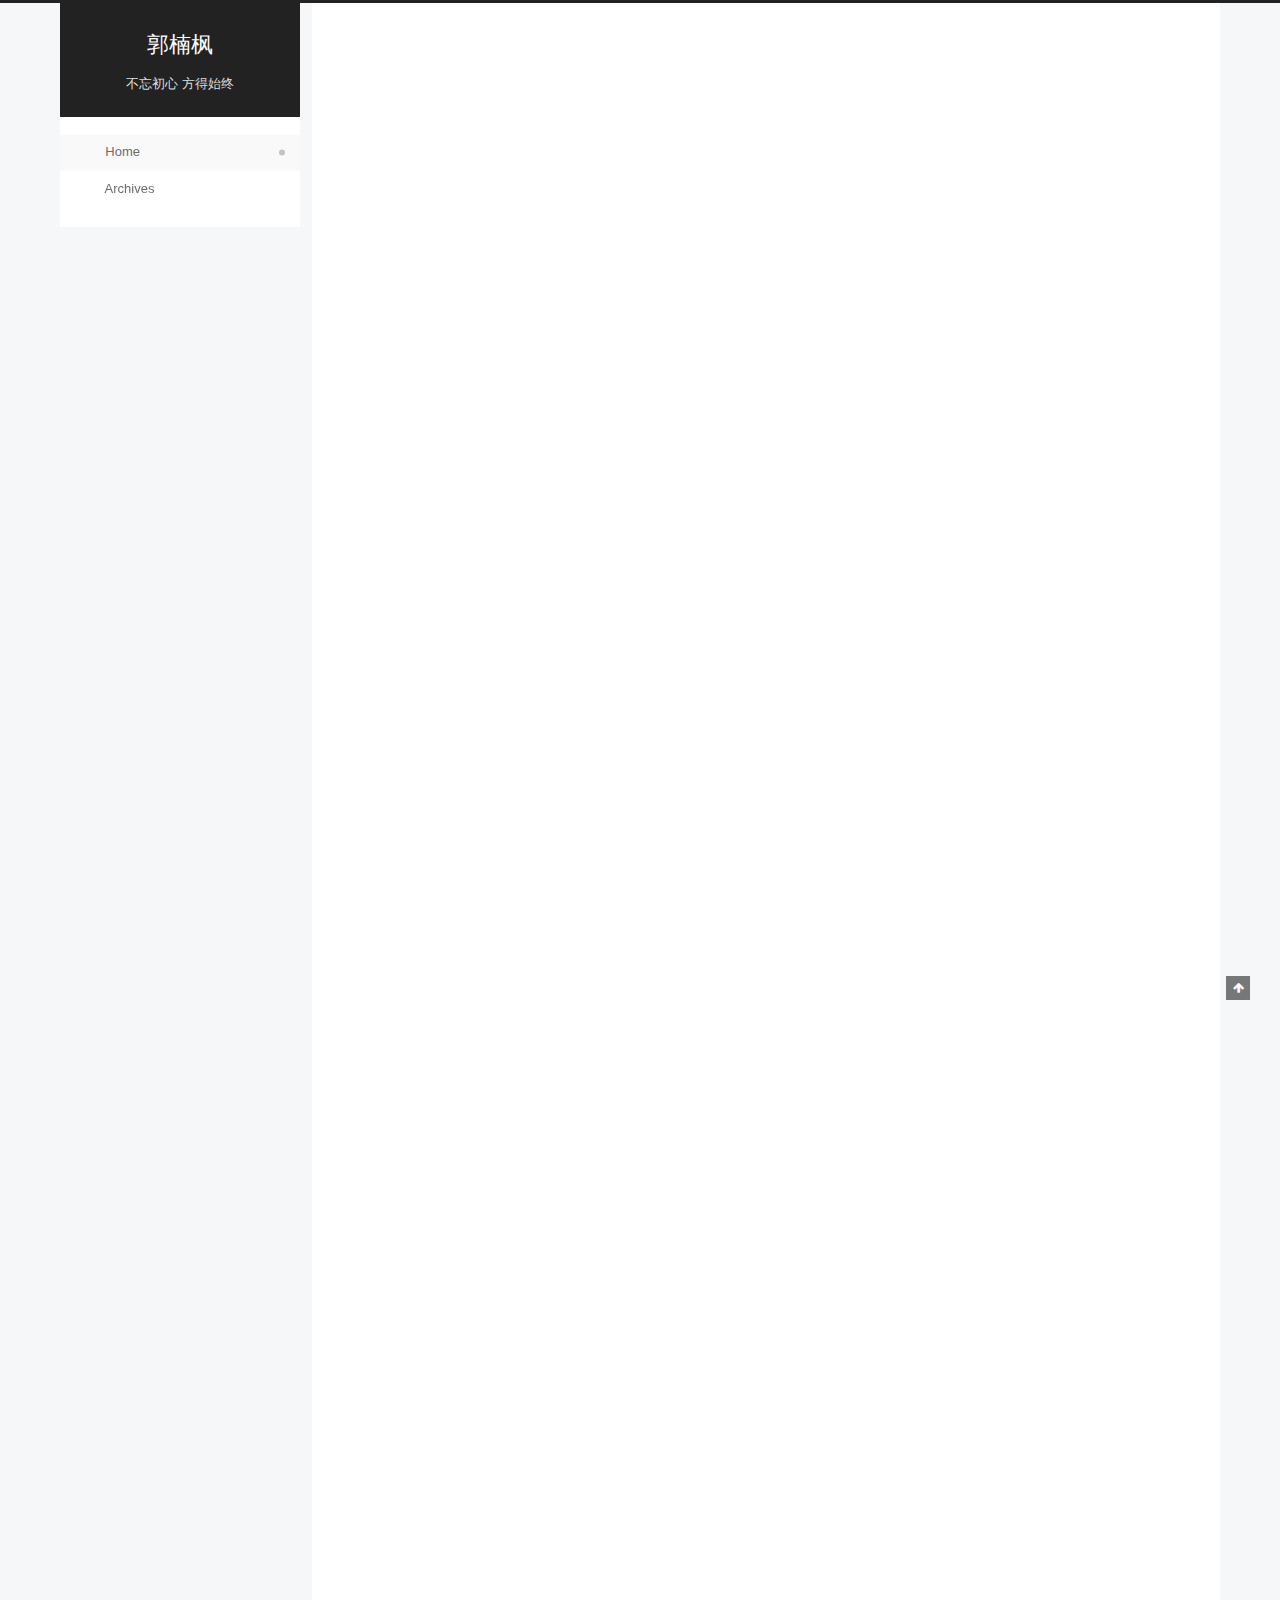
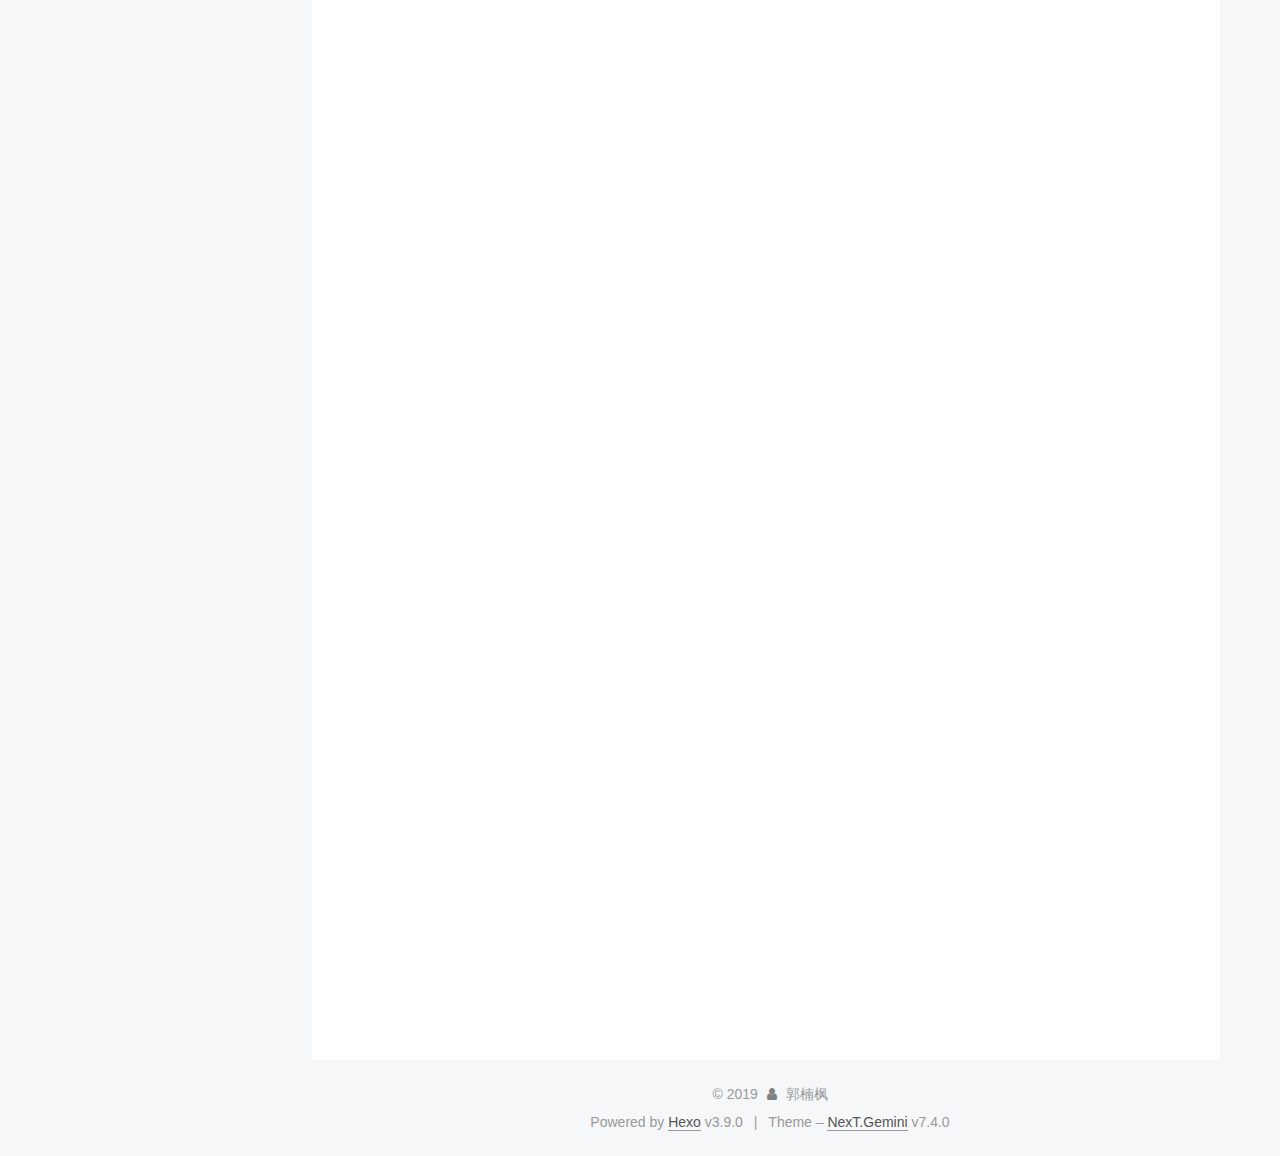
==== commit c7f91927: "Site updated: 2019-09-27 20:15:22" ====
--- a/index.html
+++ b/index.html
@@ -25,7 +25,7 @@
   var NexT = window.NexT || {};
   var CONFIG = {
     root: '/',
-    scheme: 'Pisces',
+    scheme: 'Gemini',
     version: '7.4.0',
     exturl: false,
     sidebar: {"position":"left","display":"post","offset":12,"onmobile":false},
@@ -80,7 +80,7 @@
   };
 </script>
 
-  <title>郭楠枫</title>
+  <title>郭楠枫 - 不忘初心 方得始终</title>
   <meta name="generator" content="Hexo 3.9.0">
   
 
@@ -449,7 +449,7 @@
 </div>
   <div class="powered-by">Powered by <a href="https://hexo.io" class="theme-link" rel="noopener" target="_blank">Hexo</a> v3.9.0</div>
   <span class="post-meta-divider">|</span>
-  <div class="theme-info">Theme – <a href="https://theme-next.org" class="theme-link" rel="noopener" target="_blank">NexT.Pisces</a> v7.4.0</div>
+  <div class="theme-info">Theme – <a href="https://theme-next.org" class="theme-link" rel="noopener" target="_blank">NexT.Gemini</a> v7.4.0</div>
 
         
 
@@ -477,6 +477,7 @@
   <script src="/lib/velocity/velocity.ui.min.js?v=1.2.1"></script>
 <script src="/js/utils.js?v=7.4.0"></script><script src="/js/motion.js?v=7.4.0"></script>
 <script src="/js/schemes/pisces.js?v=7.4.0"></script>
+
 <script src="/js/next-boot.js?v=7.4.0"></script>
 
 
--- a/css/main.css
+++ b/css/main.css
@@ -151,7 +151,7 @@
   color: #fff;
 }
 body {
-  background: #fff;
+  background: #f5f7f9;
   color: #555;
   font-family: 'Lato', "PingFang SC", "Microsoft YaHei", sans-serif;
   font-size: 1em;
@@ -355,30 +355,30 @@
 .header-inner {
   margin: 0 auto;
   padding: 100px 0 70px;
-  width: 700px;
+  width: calc(100% - 20px);
 }
 @media (min-width: 1200px) {
   .container .header-inner {
-    width: 800px;
+    width: 1160px;
   }
 }
 @media (min-width: 1600px) {
   .container .header-inner {
-    width: 900px;
+    width: 73%;
   }
 }
 .main-inner {
   margin: 0 auto;
-  width: 700px;
+  width: calc(100% - 20px);
 }
 @media (min-width: 1200px) {
   .container .main-inner {
-    width: 800px;
+    width: 1160px;
   }
 }
 @media (min-width: 1600px) {
   .container .main-inner {
-    width: 900px;
+    width: 73%;
   }
 }
 .footer {
@@ -387,16 +387,16 @@
 .footer-inner {
   box-sizing: border-box;
   margin: 0 auto;
-  width: 700px;
+  width: calc(100% - 20px);
 }
 @media (min-width: 1200px) {
   .container .footer-inner {
-    width: 800px;
+    width: 1160px;
   }
 }
 @media (min-width: 1600px) {
   .container .footer-inner {
-    width: 900px;
+    width: 73%;
   }
 }
 pre,
@@ -825,10 +825,10 @@
   color: #d9534f;
 }
 .btn {
-  background: #222;
-  border: 2px solid #222;
-  border-radius: 0;
-  color: #fff;
+  background: #fff;
+  border: 2px solid #555;
+  border-radius: 2px;
+  color: #555;
   display: inline-block;
   font-size: 0.875em;
   line-height: 2;
@@ -840,9 +840,9 @@
   transition-property: background-color;
 }
 .btn:hover {
-  background: #fff;
+  background: #222;
   border-color: #222;
-  color: #222;
+  color: #fff;
 }
 .btn + .btn {
   margin: 0 0 8px 8px;
@@ -948,9 +948,9 @@
   margin: 0.1em 0.2em;
 }
 .comment-button-group .comment-button.active {
-  background: #fff;
+  background: #222;
   border-color: #222;
-  color: #222;
+  color: #fff;
 }
 .comment-position {
   display: none;
@@ -977,7 +977,7 @@
   cursor: pointer;
   font-size: 12px;
   left: 30px;
-  opacity: 1;
+  opacity: 0.6;
   padding: 0 6px;
   position: fixed;
   text-align: center;
@@ -992,10 +992,10 @@
   display: none;
 }
 .back-to-top:hover {
-  color: #87daff;
+  color: #fc6423;
 }
 .back-to-top.back-to-top-on {
-  bottom: 19px;
+  bottom: 30px;
 }
 @media (max-width: 991px) {
   .back-to-top {
@@ -1049,7 +1049,7 @@
   vertical-align: top;
 }
 .site-subtitle {
-  color: #999;
+  color: #ddd;
   font-size: 0.8125em;
   margin-top: 10px;
 }
@@ -1640,23 +1640,30 @@
   display: inline-block;
 }
 .site-author-image {
-  border: 2px solid #333;
+  border: 1px solid #eee;
   display: block;
   height: auto;
   margin: 0 auto;
-  max-width: 96px;
+  max-width: 120px;
   padding: 2px;
+  border-radius: 50%;
+}
+.site-author-image {
+  transition: transform 1s ease-out;
+}
+.site-author-image:hover {
+  transform: rotateZ(360deg);
 }
 .site-author-name {
-  color: #f5f5f5;
-  font-weight: normal;
-  margin: 5px 0 0;
+  color: #222;
+  font-weight: 600;
+  margin: 0;
   text-align: center;
 }
 .site-description {
   color: #999;
-  font-size: 1em;
-  margin-top: 5px;
+  font-size: 0.8125em;
+  margin-top: 0;
   text-align: center;
 }
 .links-of-author {
@@ -1673,7 +1680,7 @@
 }
 .links-of-author a::before,
 .links-of-author span.exturl::before {
-  background: #fffcff;
+  background: #508cff;
   border-radius: 50%;
   content: ' ';
   display: inline-block;
@@ -1770,14 +1777,14 @@
   margin-left: 10px;
 }
 .sidebar-nav li:hover {
-  color: #f5f5f5;
+  color: #fc6423;
 }
 .sidebar-nav .sidebar-nav-active {
-  border-bottom-color: #87daff;
-  color: #87daff;
+  border-bottom-color: #fc6423;
+  color: #fc6423;
 }
 .sidebar-nav .sidebar-nav-active:hover {
-  color: #87daff;
+  color: #fc6423;
 }
 .sidebar-panel {
   display: none;
@@ -1818,7 +1825,7 @@
   margin-top: 0;
 }
 .sidebar-toggle:hover .sidebar-toggle-line {
-  background: #87daff;
+  background: #fc6423;
 }
 .post-toc-wrap {
   overflow-x: hidden;
@@ -1840,13 +1847,13 @@
   transition-delay: 0s;
   transition-duration: 0.2s;
   transition-timing-function: ease-in-out;
-  border-bottom-color: #555;
-  color: #999;
+  border-bottom-color: #ccc;
+  color: #666;
   transition-property: all;
 }
 .post-toc ol a:hover {
-  border-bottom-color: #ccc;
-  color: #ccc;
+  border-bottom-color: #000;
+  color: #000;
 }
 .post-toc .nav-item {
   overflow: hidden;
@@ -1867,14 +1874,14 @@
   display: block;
 }
 .post-toc .nav .active > a {
-  border-bottom-color: #87daff;
-  color: #87daff;
+  border-bottom-color: #fc6423;
+  color: #fc6423;
 }
 .post-toc .nav .active-current > a {
-  color: #87daff;
+  color: #fc6423;
 }
 .post-toc .nav .active-current > a:hover {
-  color: #87daff;
+  color: #fc6423;
 }
 .site-state {
   display: flex;
@@ -1886,7 +1893,7 @@
   white-space: nowrap;
 }
 .site-state-item {
-  border-left: 1px solid #333;
+  border-left: 1px solid #eee;
   padding: 0 15px;
 }
 .site-state-item:first-child {
@@ -1898,13 +1905,13 @@
 .site-state-item-count {
   color: inherit;
   display: block;
-  font-size: 1.25em;
+  font-size: 1em;
   font-weight: 600;
   text-align: center;
 }
 .site-state-item-name {
-  color: inherit;
-  font-size: 0.875em;
+  color: #999;
+  font-size: 0.8125em;
 }
 .footer {
   color: #999;
@@ -2186,130 +2193,367 @@
 .tag-cloud a:hover {
   color: #222 !important;
 }
+.header {
+  margin: 0 auto;
+  position: relative;
+  width: calc(100% - 20px);
+}
+@media (min-width: 1200px) {
+  .header {
+    width: 1160px;
+  }
+}
+@media (min-width: 1600px) {
+  .header {
+    width: 73%;
+  }
+}
+@media (max-width: 991px) {
+  .header {
+    width: auto;
+  }
+}
+.header-inner {
+  background: #fff;
+  border-radius: initial;
+  box-shadow: initial;
+  overflow: hidden;
+  padding: 0;
+  position: absolute;
+  top: 0;
+  width: 240px;
+}
+@media (min-width: 1200px) {
+  .container .header-inner {
+    width: 240px;
+  }
+}
+@media (max-width: 991px) {
+  .header-inner {
+    border-radius: initial;
+    position: relative;
+    width: auto;
+  }
+}
+.main::before,
+.main::after {
+  content: ' ';
+  display: table;
+}
+.main::after {
+  clear: both;
+}
+@media (max-width: 991px) {
+  .container .main-inner {
+    width: auto;
+  }
+}
+.content-wrap {
+  background: #fff;
+  border-radius: initial;
+  box-shadow: initial;
+  box-sizing: border-box;
+  float: right;
+  min-height: 700px;
+  padding: 40px;
+  width: calc(100% - 252px);
+}
+@media (min-width: 768px) and (max-width: 991px) {
+  .content-wrap {
+    border-radius: initial;
+    padding: 20px;
+    width: 100%;
+  }
+}
 @media (max-width: 767px) {
-  .header-inner,
-  .container .main-inner,
+  .content-wrap {
+    border-radius: initial;
+    min-height: auto;
+    padding: 20px;
+    width: 100%;
+  }
+}
+.sidebar {
+  background: #f5f7f9;
+  box-shadow: none;
+  float: left;
+  position: static;
+  width: 240px;
+}
+@media (max-width: 991px) {
+  .sidebar {
+    display: none;
+  }
+}
+.sidebar-toggle {
+  display: none;
+}
+.footer-inner {
+  padding-left: 260px;
+}
+@media (max-width: 991px) {
   .footer-inner {
+    padding: 0;
     width: auto;
   }
 }
-@media (max-width: 767px) {
-  .header-inner {
-    padding: 50px 0 35px;
-  }
-}
-embed {
-  display: block;
-  margin: 0 auto 25px auto;
-}
-.custom-logo .site-meta-headline {
-  text-align: center;
-}
-.custom-logo .brand {
+.back-to-top {
+  left: auto;
+  right: 30px;
+}
+@media (max-width: 991px) {
+  .back-to-top {
+    right: 20px;
+  }
+}
+.site-brand-container {
+  position: relative;
+}
+.site-meta {
+  background: #222;
+  color: #fff;
+  padding: 20px 0;
+}
+@media (max-width: 991px) {
+  .site-meta {
+    box-shadow: 0 0 16px rgba(0,0,0,0.5);
+  }
+}
+.brand {
   background: none;
-}
-.custom-logo .site-title {
-  color: #222;
-  margin: 10px auto 0;
-}
-.custom-logo .site-title a {
-  border: 0;
+  padding: 0;
+}
+.brand:hover {
+  color: #fff;
+}
+.site-subtitle {
+  font-weight: initial;
+  margin: 10px 10px 0;
 }
 .custom-logo-image {
-  background: #fff;
-  margin: 0 auto;
-  max-width: 150px;
-  padding: 5px;
-}
-@media (max-width: 767px) {
+  margin-top: 20px;
+}
+@media (max-width: 991px) {
+  .custom-logo-image {
+    display: none;
+  }
+}
+.site-nav-toggle {
+  left: 20px;
+  top: 50%;
+  transform: translateY(-50%);
+}
+@media (min-width: 768px) and (max-width: 991px) {
+  .site-nav-toggle {
+    display: block;
+  }
+}
+.site-nav {
+  border-top: none;
+}
+@media (min-width: 768px) and (max-width: 991px) {
   .site-nav {
-    background: #fff;
-    border-bottom: 1px solid #ddd;
-    left: 0;
-    margin: 0;
-    padding: 0;
-    width: 100%;
-    z-index: 1030;
-  }
-}
-.site-nav-toggle {
-  top: 50px;
-}
-@media (max-width: 767px) {
-  .menu {
-    text-align: left;
+    display: none;
   }
 }
 .menu-item-active a,
 .menu .menu-item a:hover,
 .menu .menu-item span.exturl:hover {
-  border-bottom-color: #222;
-  color: #222;
-}
-@media (max-width: 767px) {
-  .menu-item-active a,
-  .menu .menu-item a:hover,
-  .menu .menu-item span.exturl:hover {
-    border-bottom: 1px dotted #ddd;
-  }
-}
-@media (max-width: 767px) {
-  .menu .menu-item {
-    display: block;
-    margin: 0 10px;
-    vertical-align: top;
-  }
-}
-.menu .menu-item .badge {
-  background-color: #eee;
-  display: inline-block;
-  font-weight: 700;
-  line-height: 1;
-  margin-left: 5px;
-  padding: 1px 4px;
-  text-align: center;
-  white-space: nowrap;
-}
-@media (max-width: 767px) {
-  .menu .menu-item .badge {
-    float: right;
-    margin: 0.35em 0 0 0;
-  }
-}
-@media (max-width: 767px) {
-  .menu .menu-item br {
-    display: none;
-  }
-}
-@media (max-width: 767px) {
-  .menu .menu-item a,
-  .menu .menu-item span.exturl {
-    padding: 5px 10px;
-  }
+  background: #f9f9f9;
+  border-bottom-color: #fff;
+}
+.menu-item-active a::after,
+.menu .menu-item a:hover::after,
+.menu .menu-item span.exturl:hover::after {
+  background-color: #bbb;
+  border-radius: 50%;
+  content: ' ';
+  height: 6px;
+  margin-top: -3px;
+  position: absolute;
+  right: 15px;
+  top: 50%;
+  width: 6px;
+}
+.menu .menu-item {
+  display: block;
+  margin: 0;
+}
+.menu .menu-item a,
+.menu .menu-item span.exturl {
+  box-sizing: border-box;
+  line-height: inherit;
+  padding: 5px 20px;
+  position: relative;
+  text-align: left;
+  transition-property: background-color;
+  transition-delay: 0s;
+  transition-duration: 0.2s;
+  transition-timing-function: ease-in-out;
 }
 @media (hover: none) {
   .menu .menu-item a:hover,
   .menu .menu-item span.exturl:hover {
-    border-bottom-color: transparent !important;
-  }
-}
-@media (min-width: 768px) and (max-width: 991px) {
-  .menu .menu-item .fa {
-    width: 100%;
-  }
-}
-@media (min-width: 992px) {
-  .menu .menu-item .fa {
-    width: 100%;
-  }
+    background: none;
+  }
+}
+.menu .menu-item .badge {
+  background-color: #ccc;
+  border-radius: 10px;
+  color: #fff;
+  display: inline-block;
+  float: right;
+  font-weight: 700;
+  line-height: 1;
+  margin: 0.35em 0 0 0;
+  padding: 2px 5px;
+  text-align: center;
+  text-shadow: 1px 1px 0 rgba(0,0,0,0.1);
+  vertical-align: middle;
+  white-space: nowrap;
+}
+.menu .menu-item br {
+  display: none;
+}
+.btn-bar {
+  background-color: #fff;
+}
+.sub-menu {
+  background: #fff;
+  border-bottom: 1px solid #ddd;
+  margin: 0;
+  padding: 6px 0;
+}
+.sub-menu .menu-item {
+  display: inline-block;
+}
+.sub-menu .menu-item a,
+.sub-menu .menu-item span.exturl {
+  margin: 5px 10px;
+  padding: initial;
+}
+.sub-menu .menu-item a:hover,
+.sub-menu .menu-item span.exturl:hover {
+  background: initial;
+  color: #fc6423;
+}
+.sub-menu .menu-item-active a {
+  background: #fff;
+  border-bottom-color: #fc6423;
+  color: #fc6423;
+}
+.sub-menu .menu-item-active a:hover {
+  background: #fff;
+  border-bottom-color: #fc6423;
+}
+.sub-menu .menu-item-active a::after {
+  content: initial;
 }
 .sidebar {
-  left: -320px;
-}
-.sidebar.sidebar-active {
-  left: 0;
-}
-.sidebar {
-  transition: all 0.4s;
-  width: 320px;
-}
+  bottom: auto;
+  right: auto;
+}
+.sidebar a,
+.sidebar span.exturl {
+  color: #555;
+}
+.sidebar a:hover,
+.sidebar span.exturl:hover {
+  border-bottom-color: #222;
+  color: #222;
+}
+.sidebar-inner {
+  background: #fff;
+  border-radius: initial;
+  box-shadow: initial;
+  box-sizing: border-box;
+  color: #555;
+  width: 240px;
+  opacity: 0;
+}
+.sidebar-inner.affix {
+  position: fixed;
+  top: 12px;
+}
+.sidebar-inner.affix-bottom {
+  position: absolute;
+}
+.site-author::before,
+.site-author::after {
+  content: ' ';
+  display: table;
+}
+.site-author::after {
+  clear: both;
+}
+.site-state-item {
+  padding: 0 10px;
+}
+.feed-link,
+.chat {
+  border-bottom: 1px dotted #ccc;
+  border-top: 1px dotted #ccc;
+  text-align: center;
+}
+.feed-link a,
+.chat a {
+  border: 0;
+  color: #fc6423;
+  display: block;
+}
+.feed-link a:hover,
+.chat a:hover {
+  background: none;
+  border: 0;
+  color: #e34603;
+}
+.feed-link a:hover .fa,
+.chat a:hover .fa {
+  color: #e34603;
+}
+.links-of-author {
+  display: flex;
+  flex-wrap: wrap;
+  justify-content: center;
+}
+.links-of-author-item {
+  margin: 5px 0 0;
+  width: 50%;
+}
+.links-of-author-item a,
+.links-of-author-item span.exturl {
+  box-sizing: border-box;
+  display: inline-block;
+  margin-bottom: 0;
+  margin-right: 0;
+  max-width: 216px;
+  overflow: hidden;
+  padding: 0 5px;
+  text-overflow: ellipsis;
+  white-space: nowrap;
+}
+.links-of-author-item a,
+.links-of-author-item span.exturl {
+  border-bottom: none;
+  display: block;
+  text-decoration: none;
+}
+.links-of-author-item a::before,
+.links-of-author-item span.exturl::before {
+  display: none;
+}
+.links-of-author-item a:hover,
+.links-of-author-item span.exturl:hover {
+  background: #eee;
+  border-radius: 4px;
+}
+.links-of-author-item .fa {
+  margin-right: 2px;
+}
+.links-of-blogroll {
+  padding: 3px 0 0;
+  text-align: center;
+}
+.links-of-blogroll-item {
+  padding: 0;
+}
